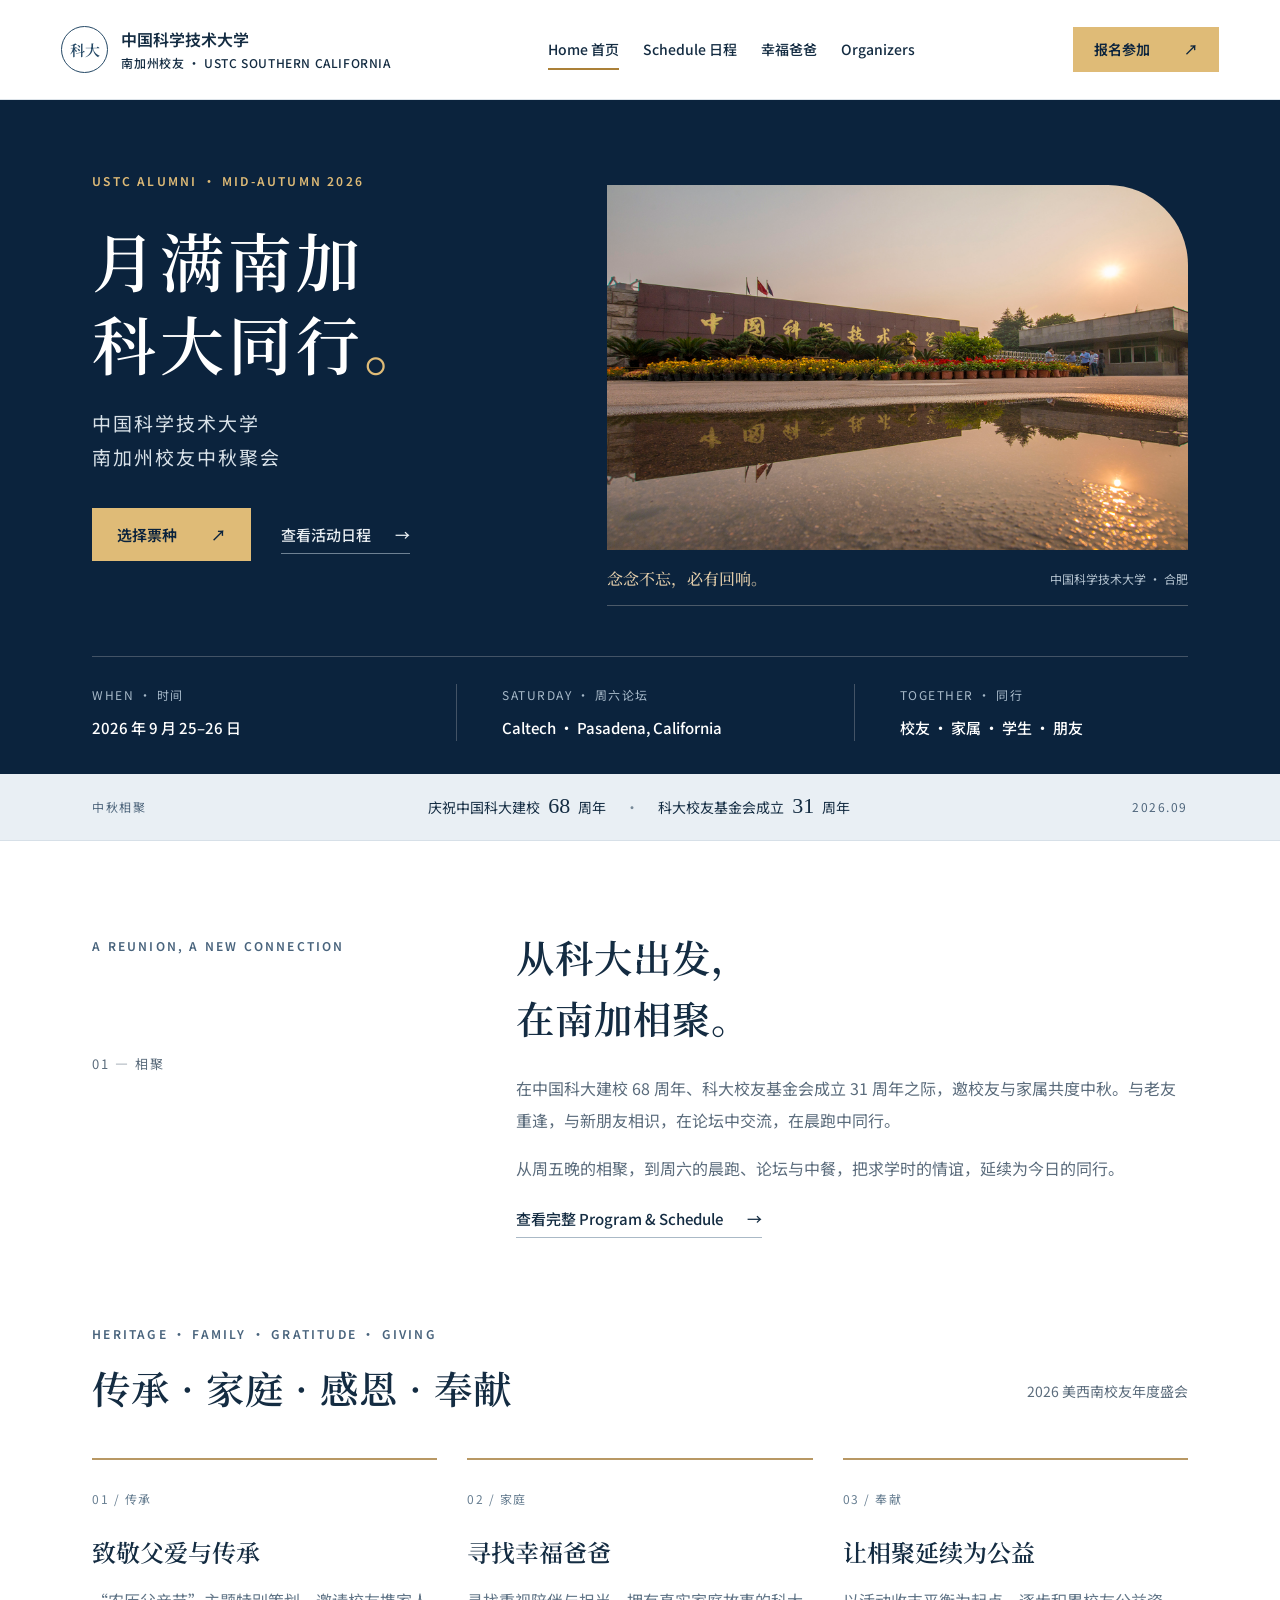
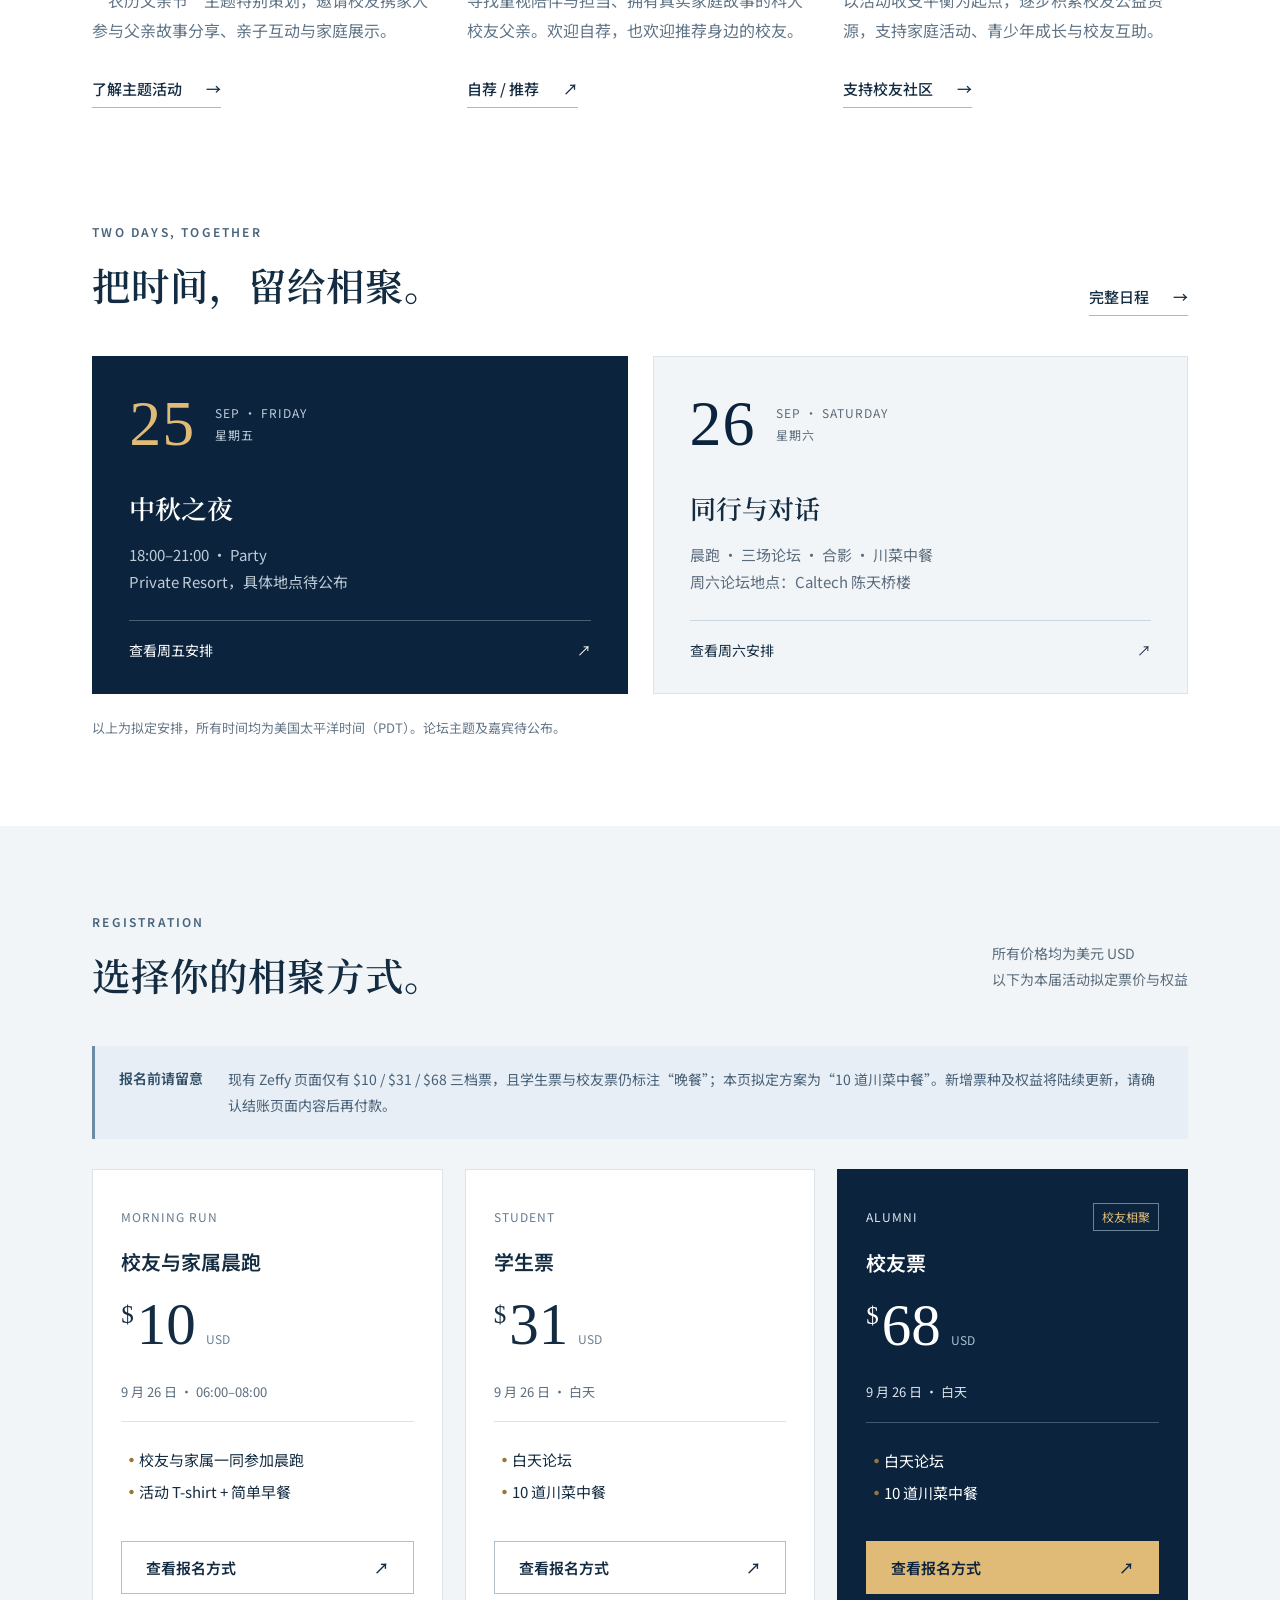
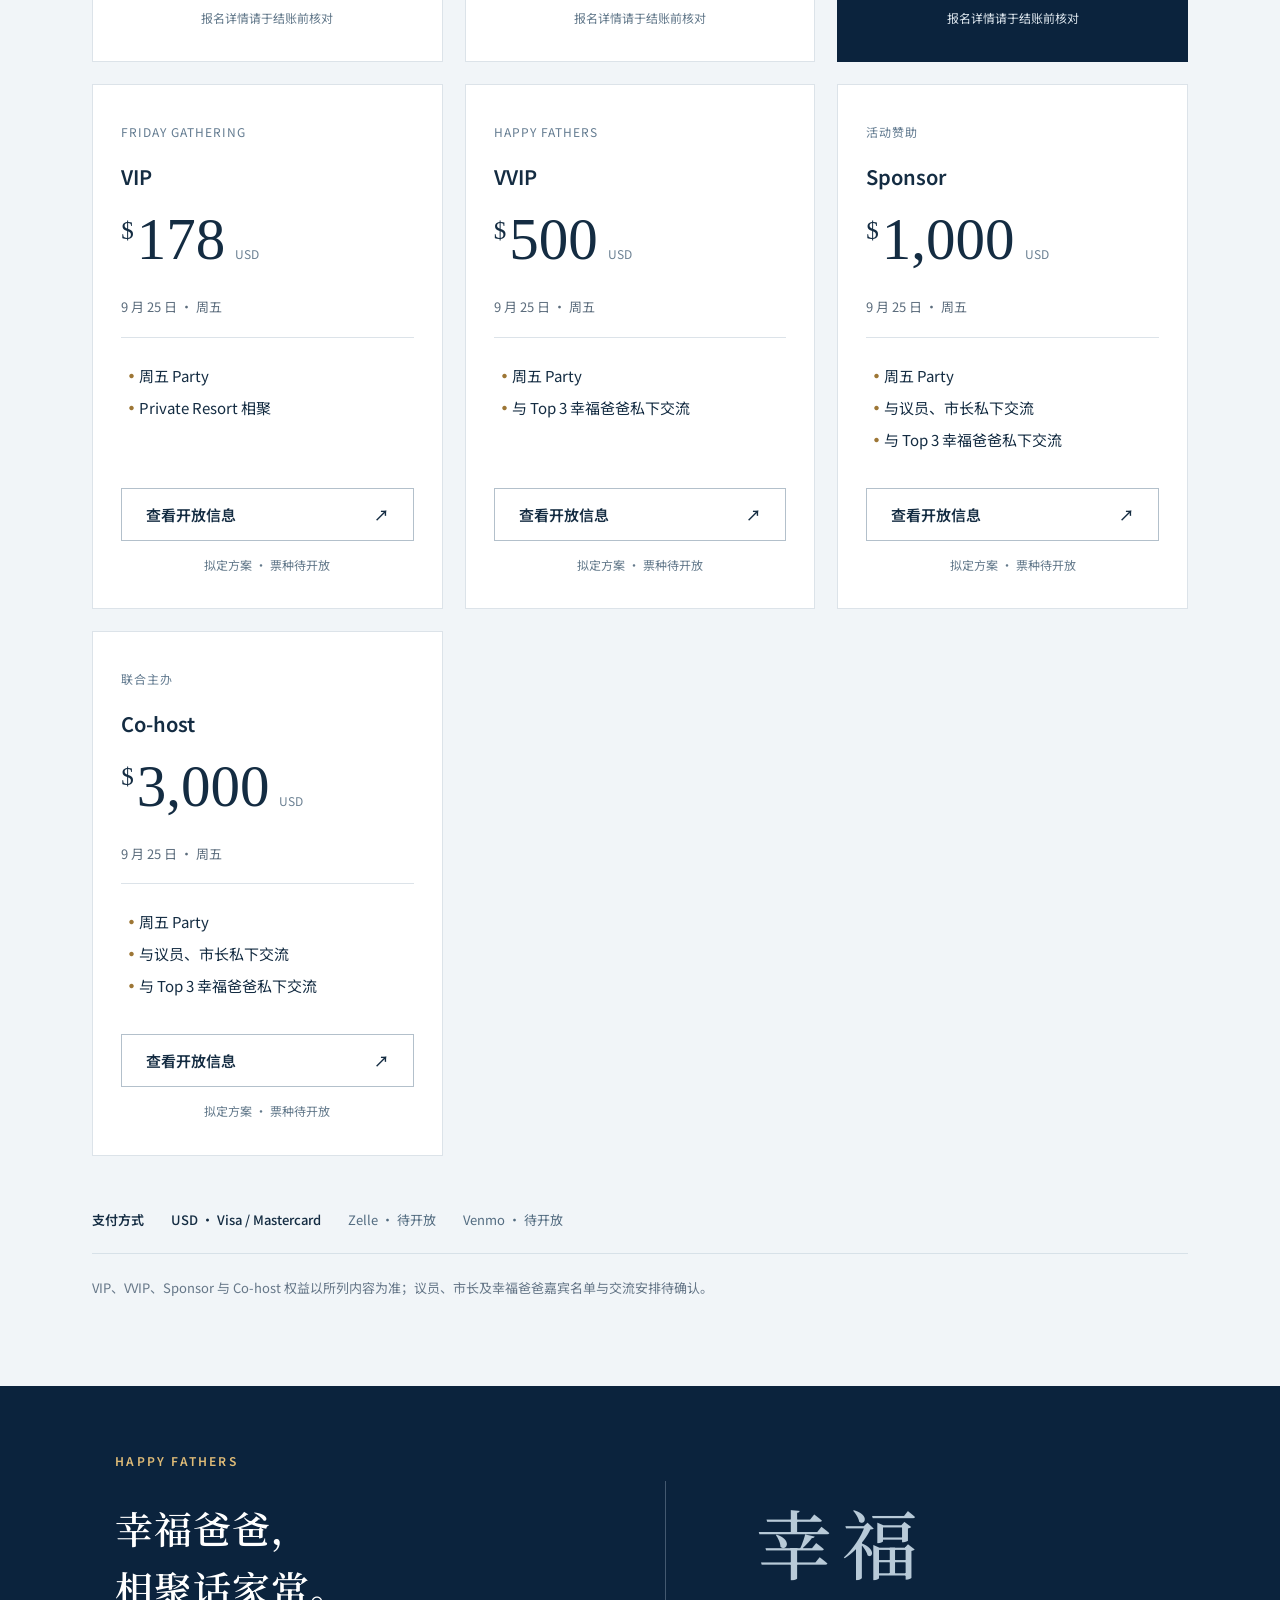
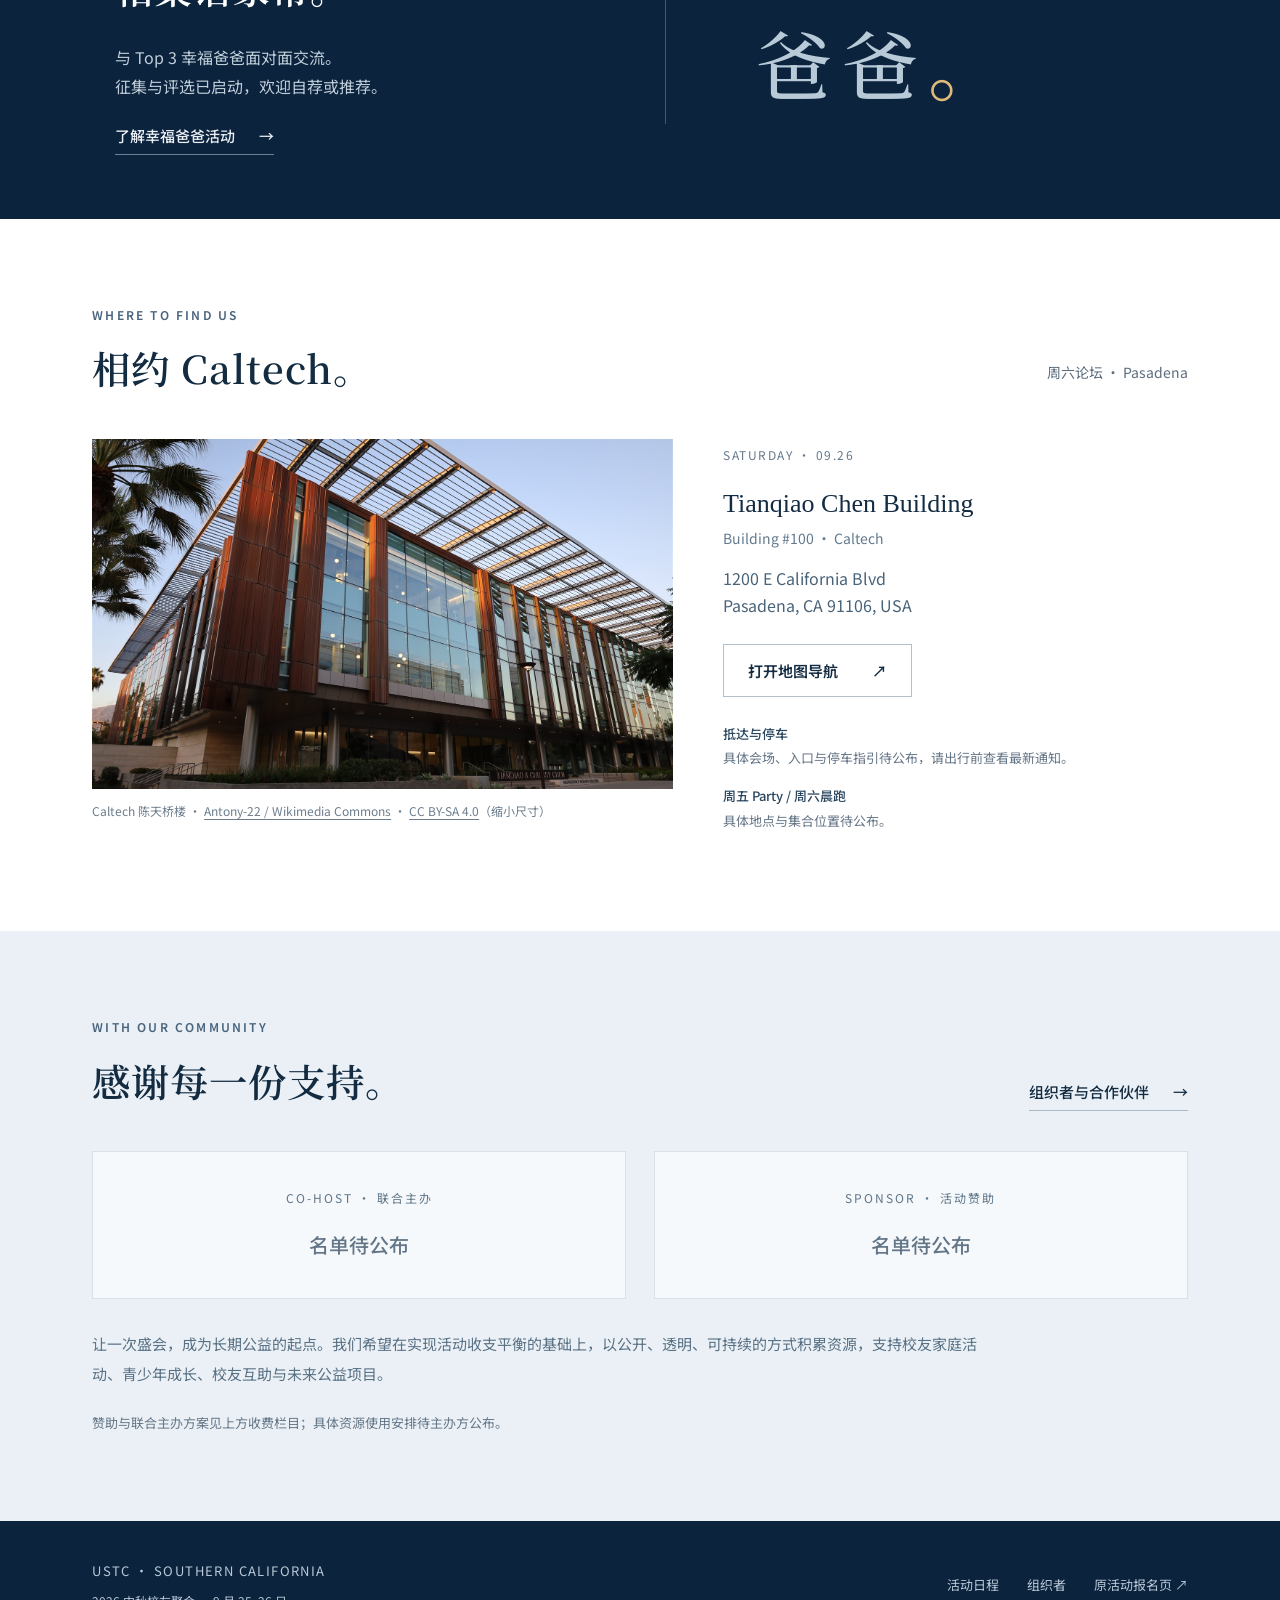
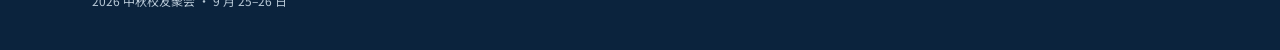
==== index.html @ ea9d2d7b "Publish USTC Mid-Autumn 2026 website" ====
<!doctype html><html lang="zh-CN"><head><meta charset="utf-8"><meta name="viewport" content="width=device-width,initial-scale=1"><meta name="theme-color" content="#0b233d"><title>月满南加 · 科大同行 | 2026 科大南加州中秋聚会</title><meta name="description" content="2026年9月25–26日，科大南加州校友中秋聚会。庆祝科大68周年、USTCAF31周年，共聚Caltech，参加校友论坛、晨跑及幸福爸爸活动。"><link rel="icon" href="data:image/svg+xml,%3Csvg xmlns='http://www.w3.org/2000/svg' viewBox='0 0 32 32'%3E%3Crect width='32' height='32' rx='7' fill='%230b233d'/%3E%3Cpath d='M23 7a11 11 0 1 0 2 17A10 10 0 0 1 23 7' fill='%23dfbb77'/%3E%3C/svg%3E"><link rel="stylesheet" href="styles.css"><link rel="stylesheet" href="responsive.css"><link rel="stylesheet" href="supplement.css"><script src="site.js" defer></script><script id="local-ticket-data" type="application/json">[{"id":"run","name":"校友与家属晨跑","en":"MORNING RUN","price":10,"date":"9 月 26 日 · 06:00–08:00","benefits":["校友与家属一同参加晨跑","活动 T-shirt + 简单早餐"],"existing":true},{"id":"student","name":"学生票","en":"STUDENT","price":31,"date":"9 月 26 日 · 白天","benefits":["白天论坛","10 道川菜中餐"],"existing":true},{"id":"alumni","name":"校友票","en":"ALUMNI","price":68,"date":"9 月 26 日 · 白天","benefits":["白天论坛","10 道川菜中餐"],"existing":true},{"id":"vip","name":"VIP","en":"FRIDAY GATHERING","price":178,"date":"9 月 25 日 · 周五","benefits":["周五 Party","Private Resort 相聚"],"existing":false},{"id":"vvip","name":"VVIP","en":"HAPPY FATHERS","price":500,"date":"9 月 25 日 · 周五","benefits":["周五 Party","与 Top 3 幸福爸爸私下交流"],"existing":false},{"id":"sponsor","name":"Sponsor","en":"活动赞助","price":1000,"date":"9 月 25 日 · 周五","benefits":["周五 Party","与议员、市长私下交流","与 Top 3 幸福爸爸私下交流"],"existing":false},{"id":"cohost","name":"Co-host","en":"联合主办","price":3000,"date":"9 月 25 日 · 周五","benefits":["周五 Party","与议员、市长私下交流","与 Top 3 幸福爸爸私下交流"],"existing":false}]</script></head><body><a class="skip-link" href="#main">跳至正文</a><header class="site-header"><a class="brand" href="index.html"><span class="brand-mark" aria-hidden="true">科大</span><span>中国科学技术大学<span class="brand-sub">南加州校友 · USTC SOUTHERN CALIFORNIA</span></span></a><nav aria-label="主导航"><a href="index.html" class="active" aria-current="page">Home 首页</a><a href="schedule/index.html" >Schedule 日程</a><a href="happy-fathers/index.html" >幸福爸爸</a><a href="organizers/index.html" >Organizers</a></nav><a class="button small gold" href="index.html#tickets">报名参加 <span aria-hidden="true">↗</span></a></header><main id="main"><section class="hero"><div class="hero-copy"><p class="eyebrow">USTC ALUMNI · MID-AUTUMN 2026</p><h1>月满南加<br>科大同行<span class="title-dot">。</span></h1><p class="hero-description">中国科学技术大学<br>南加州校友中秋聚会</p><div class="hero-actions"><a class="button gold" href="#tickets">选择票种 <span aria-hidden="true">↗</span></a><a class="text-link light" href="schedule/index.html">查看活动日程 <span aria-hidden="true">→</span></a></div></div><figure class="hero-photo"><img src="assets/ustc-campus.jpg" alt="夕阳下的中国科学技术大学校门，金色校名倒映在水面上" width="1600" height="900" fetchpriority="high"><figcaption><span>念念不忘，必有回响。</span><small>中国科学技术大学 · 合肥</small></figcaption></figure><div class="hero-facts"><div><span class="fact-label">WHEN · 时间</span><strong>2026 年 9 月 25–26 日</strong></div><div><span class="fact-label">SATURDAY · 周六论坛</span><strong>Caltech · Pasadena, California</strong></div><div><span class="fact-label">TOGETHER · 同行</span><strong>校友 · 家属 · 学生 · 朋友</strong></div></div></section><div class="anniversary-strip"><span>中秋相聚</span><p>庆祝中国科大建校 <strong>68</strong> 周年 <i>·</i> 科大校友基金会成立 <strong>31</strong> 周年</p><span>2026.09</span></div>
<section class="section intro"><div><p class="eyebrow blue">A REUNION, A NEW CONNECTION</p><p class="section-index">01 — 相聚</p></div><div><h2>从科大出发，<br>在南加相聚。</h2><p>在中国科大建校 68 周年、科大校友基金会成立 31 周年之际，邀校友与家属共度中秋。与老友重逢，与新朋友相识，在论坛中交流，在晨跑中同行。</p><p>从周五晚的相聚，到周六的晨跑、论坛与中餐，把求学时的情谊，延续为今日的同行。</p><a class="text-link" href="schedule/index.html">查看完整 Program & Schedule <span aria-hidden="true">→</span></a></div></section>
<section class="section themes"><div class="section-heading"><div><p class="eyebrow blue">HERITAGE · FAMILY · GRATITUDE · GIVING</p><h2>传承 · 家庭 · 感恩 · 奉献</h2></div><p>2026 美西南校友年度盛会</p></div><div class="theme-grid"><article><span>01 / 传承</span><h3>致敬父爱与传承</h3><p>“农历父亲节”主题特别策划，邀请校友携家人参与父亲故事分享、亲子互动与家庭展示。</p><a class="text-link" href="happy-fathers/index.html">了解主题活动 <span aria-hidden="true">→</span></a></article><article><span>02 / 家庭</span><h3>寻找幸福爸爸</h3><p>寻找重视陪伴与担当、拥有真实家庭故事的科大校友父亲。欢迎自荐，也欢迎推荐身边的校友。</p><a class="text-link" href="https://forms.gle/A3JKGY8aooyT62dt6" target="_blank" rel="noopener noreferrer">自荐 / 推荐 <span aria-hidden="true">↗</span></a></article><article><span>03 / 奉献</span><h3>让相聚延续为公益</h3><p>以活动收支平衡为起点，逐步积累校友公益资源，支持家庭活动、青少年成长与校友互助。</p><a class="text-link" href="#sponsors">支持校友社区 <span aria-hidden="true">→</span></a></article></div></section>
<section class="section program-preview"><div class="section-heading"><div><p class="eyebrow blue">TWO DAYS, TOGETHER</p><h2>把时间，留给相聚。</h2></div><a class="text-link" href="schedule/index.html">完整日程 <span aria-hidden="true">→</span></a></div><div class="day-preview-grid"><a class="day-preview friday" href="schedule/index.html#friday"><div><span class="day-number">25</span><span>SEP · FRIDAY<br>星期五</span></div><h3>中秋之夜</h3><p>18:00–21:00 · Party<br>Private Resort，具体地点待公布</p><span class="day-more">查看周五安排 <span>↗</span></span></a><a class="day-preview saturday" href="schedule/index.html#saturday"><div><span class="day-number">26</span><span>SEP · SATURDAY<br>星期六</span></div><h3>同行与对话</h3><p>晨跑 · 三场论坛 · 合影 · 川菜中餐<br>周六论坛地点：Caltech 陈天桥楼</p><span class="day-more">查看周六安排 <span>↗</span></span></a></div><p class="section-note">以上为拟定安排，所有时间均为美国太平洋时间（PDT）。论坛主题及嘉宾待公布。</p></section>
<section class="section tickets" id="tickets"><div class="section-heading"><div><p class="eyebrow blue">REGISTRATION</p><h2>选择你的相聚方式。</h2></div><p>所有价格均为美元 USD<br>以下为本届活动拟定票价与权益</p></div><div class="notice"><span>报名前请留意</span><p>现有 Zeffy 页面仅有 $10 / $31 / $68 三档票，且学生票与校友票仍标注“晚餐”；本页拟定方案为“10 道川菜中餐”。新增票种及权益将陆续更新，请确认结账页面内容后再付款。</p></div><div class="ticket-grid"><article class="ticket-card "><div class="ticket-top"><p>MORNING RUN</p></div><h3 class="ticket-name">校友与家属晨跑</h3><div class="ticket-price"><span>$</span>10<small>USD</small></div><p class="ticket-date">9 月 26 日 · 06:00–08:00</p><ul><li>校友与家属一同参加晨跑</li><li>活动 T-shirt + 简单早餐</li></ul><button class="button outline" data-ticket="run">查看报名方式 <span aria-hidden="true">↗</span></button><p class="ticket-status">报名详情请于结账前核对</p></article><article class="ticket-card "><div class="ticket-top"><p>STUDENT</p></div><h3 class="ticket-name">学生票</h3><div class="ticket-price"><span>$</span>31<small>USD</small></div><p class="ticket-date">9 月 26 日 · 白天</p><ul><li>白天论坛</li><li>10 道川菜中餐</li></ul><button class="button outline" data-ticket="student">查看报名方式 <span aria-hidden="true">↗</span></button><p class="ticket-status">报名详情请于结账前核对</p></article><article class="ticket-card featured"><div class="ticket-top"><p>ALUMNI</p><span class="ticket-badge">校友相聚</span></div><h3 class="ticket-name">校友票</h3><div class="ticket-price"><span>$</span>68<small>USD</small></div><p class="ticket-date">9 月 26 日 · 白天</p><ul><li>白天论坛</li><li>10 道川菜中餐</li></ul><button class="button gold" data-ticket="alumni">查看报名方式 <span aria-hidden="true">↗</span></button><p class="ticket-status">报名详情请于结账前核对</p></article><article class="ticket-card "><div class="ticket-top"><p>FRIDAY GATHERING</p></div><h3 class="ticket-name">VIP</h3><div class="ticket-price"><span>$</span>178<small>USD</small></div><p class="ticket-date">9 月 25 日 · 周五</p><ul><li>周五 Party</li><li>Private Resort 相聚</li></ul><button class="button outline" data-ticket="vip">查看开放信息 <span aria-hidden="true">↗</span></button><p class="ticket-status">拟定方案 · 票种待开放</p></article><article class="ticket-card "><div class="ticket-top"><p>HAPPY FATHERS</p></div><h3 class="ticket-name">VVIP</h3><div class="ticket-price"><span>$</span>500<small>USD</small></div><p class="ticket-date">9 月 25 日 · 周五</p><ul><li>周五 Party</li><li>与 Top 3 幸福爸爸私下交流</li></ul><button class="button outline" data-ticket="vvip">查看开放信息 <span aria-hidden="true">↗</span></button><p class="ticket-status">拟定方案 · 票种待开放</p></article><article class="ticket-card "><div class="ticket-top"><p>活动赞助</p></div><h3 class="ticket-name">Sponsor</h3><div class="ticket-price"><span>$</span>1,000<small>USD</small></div><p class="ticket-date">9 月 25 日 · 周五</p><ul><li>周五 Party</li><li>与议员、市长私下交流</li><li>与 Top 3 幸福爸爸私下交流</li></ul><button class="button outline" data-ticket="sponsor">查看开放信息 <span aria-hidden="true">↗</span></button><p class="ticket-status">拟定方案 · 票种待开放</p></article><article class="ticket-card "><div class="ticket-top"><p>联合主办</p></div><h3 class="ticket-name">Co-host</h3><div class="ticket-price"><span>$</span>3,000<small>USD</small></div><p class="ticket-date">9 月 25 日 · 周五</p><ul><li>周五 Party</li><li>与议员、市长私下交流</li><li>与 Top 3 幸福爸爸私下交流</li></ul><button class="button outline" data-ticket="cohost">查看开放信息 <span aria-hidden="true">↗</span></button><p class="ticket-status">拟定方案 · 票种待开放</p></article></div><div class="payment-strip"><span>支付方式</span><strong>USD · Visa / Mastercard</strong><span>Zelle · 待开放</span><span>Venmo · 待开放</span></div><p class="section-note">VIP、VVIP、Sponsor 与 Co-host 权益以所列内容为准；议员、市长及幸福爸爸嘉宾名单与交流安排待确认。</p></section>
<section class="father-banner"><div><p class="eyebrow">HAPPY FATHERS</p><h2>幸福爸爸，<br>相聚话家常。</h2><p>与 Top 3 幸福爸爸面对面交流。<br>征集与评选已启动，欢迎自荐或推荐。</p><a class="text-link light" href="happy-fathers/index.html">了解幸福爸爸活动 <span aria-hidden="true">→</span></a></div><div class="father-type" aria-hidden="true"><span>幸福</span><span>爸爸<span class="gold-dot">。</span></span></div></section>
<section class="section venue" id="venue"><div class="section-heading"><div><p class="eyebrow blue">WHERE TO FIND US</p><h2>相约 Caltech。</h2></div><p>周六论坛 · Pasadena</p></div><div class="venue-grid"><figure><img src="assets/chen-laboratory.jpg" alt="加州理工学院 Tianqiao and Chrissy Chen Neuroscience Research Building 外观" width="1600" height="1067" loading="lazy"><figcaption>Caltech 陈天桥楼 · <a href="https://commons.wikimedia.org/wiki/File:Chen_Laboratory_Caltech_2022c.jpg" target="_blank" rel="noopener noreferrer">Antony-22 / Wikimedia Commons</a> · <a href="https://creativecommons.org/licenses/by-sa/4.0/" target="_blank" rel="noopener noreferrer">CC BY-SA 4.0</a>（缩小尺寸）</figcaption></figure><div class="venue-copy"><span class="venue-tag">SATURDAY · 09.26</span><h3>Tianqiao Chen Building</h3><p class="building-number">Building #100 · Caltech</p><address>1200 E California Blvd<br>Pasadena, CA 91106, USA</address><a class="button outline" href="https://www.google.com/maps/search/?api=1&query=Caltech+Tianqiao+Chen+Neuroscience+Research+Building+Pasadena" target="_blank" rel="noopener noreferrer">打开地图导航 <span>↗</span></a><div class="venue-note"><p><strong>抵达与停车</strong><br>具体会场、入口与停车指引待公布，请出行前查看最新通知。</p><p><strong>周五 Party / 周六晨跑</strong><br>具体地点与集合位置待公布。</p></div></div></div></section>
<section class="section sponsors" id="sponsors"><div class="section-heading"><div><p class="eyebrow blue">WITH OUR COMMUNITY</p><h2>感谢每一份支持。</h2></div><a class="text-link" href="organizers/index.html">组织者与合作伙伴 <span aria-hidden="true">→</span></a></div><div class="sponsor-slots"><div class="sponsor-slot"><span>CO-HOST · 联合主办</span><strong>名单待公布</strong></div><div class="sponsor-slot"><span>SPONSOR · 活动赞助</span><strong>名单待公布</strong></div></div><p class="sponsor-purpose">让一次盛会，成为长期公益的起点。我们希望在实现活动收支平衡的基础上，以公开、透明、可持续的方式积累资源，支持校友家庭活动、青少年成长、校友互助与未来公益项目。</p><p class="section-note">赞助与联合主办方案见上方收费栏目；具体资源使用安排待主办方公布。</p></section></main><footer><div><span>USTC · SOUTHERN CALIFORNIA</span><p>2026 中秋校友聚会 · 9 月 25–26 日</p></div><div class="footer-links"><a href="schedule/index.html">活动日程</a><a href="organizers/index.html">组织者</a><a href="https://www.zeffy.com/en-US/ticketing/ustcaf2026" target="_blank" rel="noopener noreferrer">原活动报名页 ↗</a></div></footer><dialog id="payment-dialog" aria-labelledby="payment-title"><div class="dialog-header"><p class="eyebrow blue">REGISTRATION · USD</p><button type="button" class="close-dialog" aria-label="关闭报名窗口">×</button></div><h2 id="payment-title">报名方式</h2><p id="payment-selection" class="payment-selection"></p><p id="payment-description"></p><div class="payment-method"><div><strong>银行卡 · Visa / Mastercard</strong><p>通过 Zeffy 使用美元结账</p></div><a id="zeffy-pay" class="button gold" href="https://www.zeffy.com/en-US/ticketing/ustcaf2026" target="_blank" rel="noopener noreferrer">查看并核对票种 ↗</a><p id="zeffy-pending" class="pending-method" hidden>此票种尚未在 Zeffy 上架，报名开放后更新。</p></div><div class="payment-method"><strong>Zelle</strong><p>收款信息待公布，暂未开放。</p></div><div class="payment-method"><strong>Venmo</strong><p>收款信息待公布，暂未开放。</p></div><p class="dialog-note">Zelle 和 Venmo 将由主办方另行提供，不通过 Zeffy 收款。请勿向未经确认的账户付款。</p></dialog></body></html>
---- styles.css ----
@import url('https://fonts.googleapis.com/css2?family=Noto+Sans+SC:wght@400;500;600;700&family=Noto+Serif+SC:wght@500;600;700&display=swap');
:root{--navy:#0b233d;--navy-light:#193b59;--gold:#dfbb77;--paper:#f7f9fb;--ink:#142c42;--muted:#5b6c7c;--line:#dce3e9;--serif:'Noto Serif SC','Songti SC',serif;--sans:'Noto Sans SC','Microsoft YaHei',sans-serif;color-scheme:light}*{box-sizing:border-box}html{scroll-behavior:smooth;scroll-padding-top:110px}body{margin:0;background:var(--paper);color:var(--ink);font:16px/1.8 var(--sans)}a{color:inherit;text-decoration:none}button,input,select{font:inherit}a:focus-visible,button:focus-visible{outline:3px solid #b67824;outline-offset:5px}button,a{-webkit-tap-highlight-color:transparent}.site-header{display:flex;align-items:center;justify-content:space-between;gap:30px;min-height:100px;padding:20px 4.8%;background:#fff;border-bottom:1px solid var(--line)}.brand{display:flex;align-items:center;gap:13px;font-weight:600;line-height:1.5;font-size:17px}.brand-mark{display:grid;place-items:center;border:1px solid #254966;border-radius:50%;width:47px;height:47px;color:#254966;font:600 15px var(--serif)}.brand-sub{display:block;font-size:10px;letter-spacing:1px;font-weight:500;margin-top:3px}.site-header nav{display:flex;gap:30px;align-items:center;font-size:14px;font-weight:500}.site-header nav a{padding:8px 0;position:relative}.site-header nav a.active:after{content:'';height:2px;position:absolute;bottom:0;left:0;right:0;background:#ab8038}.button{display:inline-flex;align-items:center;justify-content:space-between;gap:34px;min-height:50px;padding:12px 24px;border:1px solid transparent;font-size:15px;font-weight:600;cursor:pointer;transition:background .2s,transform .2s}.button:hover{transform:translateY(-2px)}.button.gold{background:var(--gold);color:var(--navy)}.button.gold:hover{background:#eccc93}.button.small{min-height:44px;padding:9px 20px;font-size:14px}.button.outline{border-color:#b3c0cb;color:var(--ink);background:transparent}.button.outline:hover{background:#edf2f6}.hero{background:var(--navy);color:#fff;display:grid;grid-template-columns:1fr 1fr;position:relative;padding:80px 7.2% 0;overflow:hidden}.hero-copy{padding:0 0 65px;position:relative;z-index:1}.eyebrow{font-size:12px;font-weight:600;letter-spacing:2.2px;color:var(--gold);margin:0 0 26px}.eyebrow.blue{color:#49647d}h1,h2,h3,p{margin-top:0}h1{font:600 clamp(48px,5vw,76px)/1.3 var(--serif);letter-spacing:4px;margin-bottom:22px}.title-dot{color:var(--gold)}.hero-description{color:#d9e2e9;font-size:19px;line-height:1.8;letter-spacing:2px}.hero-actions{display:flex;align-items:center;gap:30px;margin-top:34px}.text-link{display:inline-flex;align-items:center;gap:24px;font-size:15px;font-weight:500;border-bottom:1px solid #aab9c6;padding:5px 0}.text-link.light{color:#e9eef2;border-color:#6e8193}.hero-visual{display:flex;justify-content:center;flex-direction:column;align-items:flex-end;padding:30px;color:var(--gold)}.hero-year{font-family:Georgia,serif;font-size:clamp(90px,11vw,180px);line-height:1}.hero-date-display{font-size:25px;letter-spacing:3px;margin:28px 0 10px}.hero-date-display span{opacity:.4}.hero-facts{grid-column:1/-1;display:grid;grid-template-columns:1fr 1.1fr 1fr;border-top:1px solid #435366;padding:27px 0 33px;gap:30px;position:relative;z-index:1}.hero-facts>div+div{border-left:1px solid #435366;padding-left:45px}.fact-label{display:block;font-size:11px;letter-spacing:1.5px;color:#a7b9c9;margin-bottom:7px}.hero-facts strong{font-size:16px;font-weight:500}.section{padding:85px 7.2%;scroll-margin-top:20px}.intro{display:grid;grid-template-columns:1fr 2fr;gap:8%;background:#fff}.intro .eyebrow{padding-top:9px}.intro>div{max-width:760px}h2{font:600 clamp(28px,3vw,40px)/1.6 var(--serif);letter-spacing:1px;margin-bottom:24px}.intro p:not(.eyebrow){color:var(--muted);line-height:2}.section-heading{display:flex;justify-content:space-between;gap:40px;align-items:flex-end;margin-bottom:40px}.section-heading .eyebrow{margin-bottom:12px}.section-heading h2{margin:0}.section-heading>p{font-size:14px;color:var(--muted)}.ticket-grid{display:grid;grid-template-columns:repeat(3,1fr);gap:22px}.ticket-card{padding:33px 28px;border:1px solid var(--line);background:#fff;display:flex;flex-direction:column;align-items:stretch}.ticket-card>p:first-child{font-size:13px;letter-spacing:1px}.ticket-card h3{font:400 64px/1.2 Georgia,serif;margin:12px 0 24px}.ticket-card h3 span{font-size:25px;vertical-align:super;margin-right:5px}.ticket-card>p{color:var(--muted);font-size:15px}.ticket-card .button{margin-top:auto}.ticket-card.featured{background:var(--navy);color:#fff;border-color:var(--navy)}.ticket-card.featured p{color:#dce5ed}footer{padding:38px 7.2%;background:var(--navy);color:#b8c8d6;display:flex;justify-content:space-between;align-items:center;gap:25px;font-size:13px}footer span{letter-spacing:1.4px}footer p{margin:0}@media(max-width:1100px){.site-header{gap:15px;padding:20px 4%}.site-header nav{gap:18px;font-size:13px}.brand{font-size:15px}.brand-sub{font-size:9px}.hero{padding-left:6%;padding-right:6%}.hero-visual{padding:0}.hero-facts>div+div{padding-left:24px}}@media(max-width:760px){.site-header{flex-wrap:wrap;padding:16px 5%;gap:15px}.brand{font-size:15px}.brand-sub{font-size:9px}.brand-mark{width:40px;height:40px}.site-header nav{order:3;width:100%;justify-content:space-between;gap:10px;border-top:1px solid var(--line);padding-top:10px}.site-header .button{padding:8px 12px;gap:10px;font-size:13px}.hero{grid-template-columns:1fr;padding:48px 6% 0}.hero-copy{padding-bottom:42px}h1{font-size:48px}.hero-description{font-size:17px}.hero-visual{align-items:flex-start;padding:5px 0 38px}.hero-year{font-size:80px}.hero-date-display{font-size:20px;margin-top:14px}.hero-facts{grid-template-columns:1fr;gap:20px;padding:25px 0}.hero-facts>div+div{border-left:0;padding-left:0}.hero-actions{gap:22px}.hero-actions .button{gap:24px}.section{padding:54px 6%}.intro{grid-template-columns:1fr;gap:5px}.intro .eyebrow{margin-bottom:18px}.section-heading{display:block;margin-bottom:28px}.section-heading>p{margin:12px 0 0}.ticket-grid{grid-template-columns:1fr}.ticket-card{padding:28px}.ticket-card h3{font-size:54px}footer{flex-direction:column;align-items:flex-start;padding:30px 6%;gap:10px}.eyebrow{font-size:11px}}@media(prefers-reduced-motion:reduce){html{scroll-behavior:auto}*{transition:none!important}}
/* Content layouts and final responsive treatment. */
[hidden]{display:none!important}.skip-link{position:absolute;top:-70px;left:20px;background:#fff;color:var(--navy);padding:12px;z-index:100}.skip-link:focus{top:10px}.brand-sub{font-size:12px;letter-spacing:.6px}.brand{font-size:16px}.site-header nav{gap:24px}.eyebrow,.fact-label{font-size:12px}.hero{grid-template-columns:.9fr 1.1fr;gap:0 40px;padding-top:70px}.hero-copy{padding-bottom:55px}.hero-photo{margin:15px 0 50px;align-self:center;position:relative}.hero-photo img{width:100%;height:365px;display:block;object-fit:cover;object-position:48% 50%;border-radius:0 80px 0 0}.hero-photo figcaption{display:flex;justify-content:space-between;gap:20px;align-items:center;padding:17px 0 0;border-bottom:1px solid #4c5a69;padding-bottom:15px;color:#e1ccaa;font:500 16px var(--serif)}.hero-photo small{font:12px var(--sans);color:#b3c2cf}.hero-facts strong{font-size:15px}.anniversary-strip{padding:19px 7.2%;display:flex;justify-content:space-between;gap:20px;background:#e9eff4;border-bottom:1px solid #d7e0e8;align-items:center}.anniversary-strip>span{font-size:12px;letter-spacing:1.5px;color:#50677d}.anniversary-strip p{margin:0;font-size:14px}.anniversary-strip strong{font:500 22px Georgia,serif;margin:0 5px}.anniversary-strip i{font-style:normal;margin:0 16px;color:#778998}.section-index{font-size:13px;color:#8d9caa;letter-spacing:2px;margin-top:95px}.intro>div:first-child{max-width:320px}.program-preview{padding-top:0;background:#fff}.day-preview-grid{display:grid;grid-template-columns:1fr 1fr;gap:25px}.day-preview{border:1px solid var(--line);padding:30px 36px;background:#f2f5f8;transition:border-color .2s}.day-preview:hover{border-color:#9aadbd}.day-preview>div{display:flex;align-items:center;gap:20px;font-size:12px;line-height:1.8;letter-spacing:1px;color:#5a6c7c}.day-number{font:400 64px Georgia,serif;color:var(--navy)}.day-preview h3{font:600 26px var(--serif);margin:28px 0 15px}.day-preview p{font-size:15px;color:var(--muted)}.day-more{display:flex;justify-content:space-between;border-top:1px solid #ccd6df;padding-top:17px;margin-top:25px;font-size:14px}.friday{background:var(--navy);color:#fff;border-color:var(--navy)}.friday .day-number{color:var(--gold)}.friday>div,.friday p{color:#bfcdd9}.friday .day-more{border-color:#496073}.section-note{font-size:13px;color:#657687;margin:22px 0 0;line-height:1.9}.tickets{background:#f1f5f8}.notice{background:#e7eef5;border-left:3px solid #6e8ba5;display:flex;gap:25px;padding:20px 24px;margin-bottom:30px}.notice>span{white-space:nowrap;font-size:14px;font-weight:600;color:#304e68}.notice p{font-size:14px;color:#476077;margin:0;line-height:1.9}.ticket-grid{grid-template-columns:repeat(3,minmax(0,1fr))}.ticket-top{display:flex;justify-content:space-between;gap:8px;align-items:center;min-height:27px}.ticket-top p{font-size:12px;letter-spacing:1px;margin:0;color:#647c91}.ticket-badge{font-size:12px;border:1px solid #6b8397;padding:2px 8px;color:var(--gold)}.ticket-card .ticket-name{font:600 20px/1.5 var(--sans);margin:17px 0 12px}.ticket-price{font:400 59px/1.2 Georgia,serif;margin-bottom:20px}.ticket-price>span{font-size:25px;vertical-align:super;margin-right:3px}.ticket-price small{font:12px var(--sans);margin-left:10px;color:#6c8193}.featured .ticket-price small{color:#abc0d1}.ticket-card .ticket-date{font-size:13px;margin-bottom:19px;padding-bottom:18px;border-bottom:1px solid var(--line)}.ticket-card ul{list-style:none;padding:0;margin:0 0 30px;min-height:65px;font-size:15px}.ticket-card li{margin:5px 0;padding-left:18px;position:relative}.ticket-card li:before{content:'·';position:absolute;left:0;font-size:21px;line-height:1.3;color:#9d7635}.ticket-card .ticket-status{font-size:12px;margin:13px 0 0;text-align:center;color:#63798b}.featured .ticket-status{color:#b4c5d2}.featured .ticket-date{border-color:#40586e}.payment-strip{display:flex;gap:27px;align-items:center;flex-wrap:wrap;font-size:13px;margin-top:30px;padding:22px 0;border-bottom:1px solid #d7e1e8;color:#536c80}.payment-strip>span:first-child{font-weight:600;color:var(--ink)}.payment-strip strong{font-weight:500;color:var(--ink)}.father-banner{padding:64px 9%;display:grid;grid-template-columns:1fr 1fr;align-items:center;background:var(--navy);color:#fff;gap:50px}.father-banner h2{font-size:38px;line-height:1.6}.father-banner p:not(.eyebrow){color:#c0ced9;font-size:16px}.father-type{border-left:1px solid #445970;padding-left:90px;display:flex;flex-direction:column;font:500 76px/1.6 var(--serif);letter-spacing:10px;color:#b8cad8}.gold-dot{color:var(--gold)}.venue{background:#fff}.venue-grid{display:grid;grid-template-columns:1.25fr 1fr;gap:50px}.venue figure{margin:0}.venue img{display:block;width:100%;height:350px;object-fit:cover}.venue figcaption{font-size:12px;line-height:1.7;color:#6c7d8d;margin-top:12px}.venue figcaption a,.credits a{text-decoration:underline;text-underline-offset:3px}.venue-tag{font-size:12px;letter-spacing:1.5px;color:#657a8c}.venue h3{font:500 26px/1.4 Georgia,serif;margin:18px 0 4px}.building-number{font-size:14px;color:#61798d}.venue address{font-style:normal;font-size:16px;line-height:1.7;margin-bottom:24px;color:#496379}.venue-note{margin-top:25px}.venue-note p{font-size:13px;line-height:1.9;margin-bottom:13px;color:#657687}.venue-note strong{font-weight:500;color:#29465f}.sponsors{background:#eaf0f5}.sponsor-slots{display:grid;grid-template-columns:1fr 1fr;gap:28px}.sponsor-slot{padding:35px;background:#f6f9fc;border:1px solid #d8e1e9;text-align:center}.sponsor-slot span{display:block;color:#5e7689;font-size:12px;letter-spacing:2px;margin-bottom:18px}.sponsor-slot strong{font-size:20px;font-weight:500;color:#637687}footer p{margin-top:8px;font-size:12px}.footer-links{display:flex;gap:28px}.subhero{padding:65px 7.2% 60px;background:var(--navy);color:#fff;display:flex;justify-content:space-between;gap:40px;align-items:center}.subhero h1{font-size:44px;letter-spacing:2px;line-height:1.65;margin-bottom:20px}.subhero p:not(.eyebrow){font-size:16px;line-height:1.9;color:#b9cbd9;margin-bottom:0}.subhero .timezone{font-size:13px!important;padding-top:12px}.subhero-date{font:16px/1.3 Georgia,serif;letter-spacing:4px;color:var(--gold);text-align:right}.subhero-date strong{font-size:72px;font-weight:400;letter-spacing:-1px}.schedule-layout{display:grid;grid-template-columns:210px 1fr;gap:60px;background:#fff}.schedule-aside{align-self:start;position:sticky;top:35px}.schedule-aside>a{display:block;margin:20px 0;font-size:14px}.schedule-aside>p:not(.eyebrow){font-size:13px;color:#657b8b;margin-top:30px}.schedule-aside .text-link{display:inline-flex}.schedule-day{scroll-margin-top:30px;margin-bottom:60px}.day-heading{display:flex;align-items:center;gap:25px;margin-bottom:25px}.day-heading>span{font:400 64px/1 Georgia,serif;color:#a47a38}.day-heading p{font-size:12px;letter-spacing:2px;color:#678195;margin-bottom:4px}.day-heading h2{font-size:28px;margin:0}.schedule-day ul{list-style:none;padding:0;margin:0;border-top:2px solid #1e3e57}.schedule-row{display:grid;grid-template-columns:150px 1fr auto;gap:20px;align-items:start;border-bottom:1px solid #d8e2e9;padding:25px 0}.schedule-time{font-size:15px;white-space:nowrap;color:#48647b}.schedule-row h3{font-size:17px;font-weight:500;margin-bottom:5px}.schedule-row p{font-size:14px;line-height:1.8;margin:0;color:#687d8d}.status-tag{display:inline-block;font-size:12px;line-height:1.5;padding:5px 10px;background:#e8eef3;color:#527086;white-space:nowrap}.schedule-note{display:block}.schedule-note p{margin-top:10px}.father-intro{display:grid;grid-template-columns:.8fr 1.2fr;align-items:center;gap:9%;background:#fff}.father-intro>div>p:not(.eyebrow){color:#5d7487}.father-number{border-right:1px solid #d9e2e9;text-align:center;padding:0 40px 0 0;color:#a07a39}.father-number>span{font:20px Georgia,serif;letter-spacing:8px}.father-number strong{display:block;font:400 190px/1 Georgia,serif}.father-number p{font:500 24px var(--serif);letter-spacing:8px;color:var(--navy)!important;margin:20px 0 0}.guest-section{background:#eaf0f5}.guest-list{display:grid;grid-template-columns:repeat(3,1fr);gap:30px}.guest-list>div{padding:25px 0;border-top:1px solid #9fabb5}.guest-list span{font:400 24px Georgia,serif;color:#71879a}.guest-list h3{font:500 25px var(--serif);margin:35px 0 12px}.guest-list p{font-size:13px;color:#61788b}.organizers-body{background:#fff}.organizer-row{display:grid;grid-template-columns:1fr 1.5fr;gap:70px;border-bottom:1px solid var(--line);padding:45px 0}.organizer-row:first-child{padding-top:0}.organizer-row h2{font-size:30px;margin:0}.organizer-row h3{font-size:20px;font-weight:500;margin:16px 0}.organizer-row p:not(.eyebrow){font-size:16px;color:#5c7385}.credits{padding-top:30px;padding-bottom:30px}.credits .eyebrow{margin-bottom:10px}.credits p:not(.eyebrow){font-size:12px;color:#6b7f8f;margin:0}dialog{width:min(590px,calc(100% - 32px));max-height:88dvh;padding:30px;border:0;box-shadow:0 20px 100px #03142555;color:var(--ink);background:#fff}dialog::backdrop{background:#03172bb3;backdrop-filter:blur(4px)}.dialog-header{display:flex;justify-content:space-between;align-items:start}.dialog-header .eyebrow{margin-bottom:10px}.close-dialog{border:0;background:#edf2f6;color:#365268;font:26px/1 var(--sans);width:36px;height:36px;cursor:pointer}.dialog-header+h2{font-size:27px;margin-bottom:12px}.payment-selection{font-size:20px;font-weight:500;margin-bottom:12px}#payment-description{font-size:14px;color:#5a7184;line-height:1.8}.payment-method{border-top:1px solid var(--line);padding:18px 0 5px}.payment-method strong{font-size:15px;font-weight:600}.payment-method p{font-size:14px;line-height:1.8;color:#607589;margin:5px 0 12px}.payment-method .button{margin:4px 0 12px;font-size:14px}.dialog-note{font-size:12px;color:#718492;line-height:1.8;margin:12px 0 0}button:disabled{opacity:.6;cursor:wait}@media(min-width:1450px){.hero-photo img{height:410px}.hero{padding-top:90px}.hero-copy{padding-bottom:80px}}@media(max-width:1200px){.brand-sub{font-size:10px}.site-header nav{gap:18px}.hero{gap:25px}.hero-photo img{height:340px}.hero-photo figcaption{display:block}.hero-photo small{display:block;margin-top:7px}.father-type{padding-left:60px}.schedule-layout{gap:40px;grid-template-columns:170px 1fr}.schedule-row{grid-template-columns:125px 1fr auto}.venue-grid{gap:35px}.ticket-card{padding:28px 23px}.ticket-price{font-size:52px}}@media(max-width:950px){.hero{grid-template-columns:1fr 1fr;gap:30px}.hero h1{font-size:50px}.hero-actions{gap:18px;flex-wrap:wrap}.hero-photo img{height:330px}.hero-facts>div+div{padding-left:17px}.hero-facts{gap:15px}.hero-facts strong{font-size:13px}.brand{font-size:14px}.brand-sub{font-size:9px}.site-header nav{gap:14px}.site-header .button.small{padding:9px 12px}.ticket-grid{grid-template-columns:repeat(2,minmax(0,1fr))}.venue-grid{grid-template-columns:1fr 1fr}.venue img{height:310px}.schedule-row{grid-template-columns:115px 1fr;gap:13px}.schedule-row .status-tag{grid-column:2;justify-self:start}.father-type{font-size:60px;padding-left:40px}.subhero h1{font-size:38px}}@media(max-width:760px){.brand-sub{font-size:10px}.brand{font-size:14px}.site-header nav{gap:12px;font-size:13px}.site-header .button.small{font-size:12px}.hero{grid-template-columns:1fr;padding-top:42px;gap:0}.hero h1{font-size:49px;letter-spacing:3px}.hero-copy{padding-bottom:37px}.hero-photo{margin:0 0 32px}.hero-photo img{height:auto;aspect-ratio:1.55;object-fit:cover;border-radius:0 54px 0 0}.hero-photo figcaption{display:flex;font-size:13px}.hero-photo small{font-size:12px;margin:0}.hero-facts{grid-template-columns:1fr;gap:18px}.hero-facts strong{font-size:15px}.hero-facts>div+div{padding-left:0}.hero-facts>div{display:grid;grid-template-columns:140px 1fr;gap:15px;align-items:center}.fact-label{font-size:11px;margin:0}.anniversary-strip{padding:17px 6%}.anniversary-strip>span{display:none}.anniversary-strip p{font-size:12px;line-height:1.9}.anniversary-strip i{margin:0 5px}.anniversary-strip strong{font-size:19px}.intro{gap:10px}.section-index{display:none}.intro h2{font-size:29px}.eyebrow{font-size:12px;letter-spacing:1.4px}.day-preview-grid{grid-template-columns:1fr}.day-preview{padding:26px}.day-preview h3{font-size:25px;margin-top:20px}.section-heading h2{font-size:29px}.section-heading>.text-link{margin-top:15px}.section-note{font-size:12px}.notice{display:block;padding:18px}.notice p{font-size:13px;margin-top:8px}.ticket-grid{grid-template-columns:1fr}.ticket-card{padding:27px}.ticket-price{font-size:60px}.ticket-card ul{min-height:0}.ticket-card .ticket-name{font-size:21px}.ticket-card .ticket-status{font-size:12px}.payment-strip{gap:12px 23px;font-size:12px}.father-banner{padding:45px 6%;grid-template-columns:1fr;gap:25px}.father-banner h2{font-size:32px}.father-type{display:none}.venue-grid{grid-template-columns:1fr;gap:25px}.venue img{height:auto;aspect-ratio:1.5}.venue h3{font-size:25px}.venue figcaption{font-size:12px}.venue .section-heading>p{font-size:14px}.sponsor-slots{grid-template-columns:1fr;gap:15px}.sponsor-slot{padding:27px}.sponsor-slot strong{font-size:18px}.footer-links{gap:22px;font-size:12px;flex-wrap:wrap}.subhero{padding:40px 6%;gap:10px}.subhero h1{font-size:31px;line-height:1.7;letter-spacing:1px}.subhero p:not(.eyebrow){font-size:14px}.subhero-date{display:none}.schedule-layout{display:block}.schedule-aside{position:static;display:flex;gap:10px 22px;flex-wrap:wrap;border-bottom:1px solid var(--line);padding-bottom:20px;margin-bottom:40px}.schedule-aside>p{display:none}.schedule-aside>a{font-size:13px;margin:0}.schedule-day{margin-bottom:45px}.day-heading{gap:18px}.day-heading>span{font-size:55px}.day-heading h2{font-size:23px}.day-heading p{font-size:11px}.schedule-row{grid-template-columns:1fr;gap:9px;padding:22px 0}.schedule-time{font-size:13px;color:#8b682b}.schedule-row h3{font-size:17px}.schedule-row .status-tag{grid-column:1}.schedule-row p{font-size:14px}.father-intro{grid-template-columns:1fr;gap:35px}.father-number{border-right:0;border-bottom:1px solid var(--line);padding:0 0 30px}.father-number strong{font-size:115px;display:inline-block;margin:0 20px}.father-number p{font-size:22px;display:inline-block;letter-spacing:4px}.father-number>span{font-size:14px;letter-spacing:3px}.father-intro h2{font-size:28px}.guest-list{grid-template-columns:1fr;gap:5px}.guest-list>div{padding:22px 0;display:grid;grid-template-columns:40px 1fr;gap:8px 20px}.guest-list h3{font-size:21px;margin:0}.guest-list p{grid-column:2;margin:0}.organizer-row{grid-template-columns:1fr;gap:10px;padding:30px 0}.organizer-row h2{font-size:25px;margin-bottom:15px}.organizer-row .eyebrow{margin-bottom:10px}.organizer-row h3{font-size:18px}.organizer-row p:not(.eyebrow){font-size:15px}.credits{padding-top:25px;padding-bottom:25px}dialog{padding:24px}.payment-selection{font-size:18px}.close-dialog{min-width:38px;min-height:38px}}@media(max-width:380px){.brand-sub{font-size:9px}.brand-mark{width:35px;height:35px}.brand{gap:8px;font-size:13px}.hero h1{font-size:43px}.hero-facts>div{grid-template-columns:1fr;gap:4px}.hero-photo figcaption{display:block}.hero-photo small{margin-top:8px}.site-header nav{gap:8px;font-size:12px}}
---- responsive.css ----
/* Intermediate widths retain the full navigation without splitting words. */
.site-header nav a,.site-header>.button{white-space:nowrap}
.site-header .brand>span:last-child{min-width:0}
@media(max-width:760px){.site-header .brand{flex:1;min-width:0}.site-header .brand-sub{max-width:175px;line-height:1.5}.site-header .brand-mark{flex-shrink:0}.site-header .brand>span:last-child{font-size:13px}.site-header>.button{flex-shrink:0}}
@media(min-width:761px) and (max-width:1100px){.site-header{flex-wrap:wrap;gap:12px}.brand{font-size:16px}.brand-sub{font-size:12px}.site-header nav{order:3;flex-basis:100%;justify-content:center;gap:36px;border-top:1px solid var(--line);padding-top:8px}.site-header>.button{margin-left:auto}.hero-photo img{height:300px}.hero-facts strong{font-size:14px}.hero-facts{grid-template-columns:1fr 1.2fr 1fr}.hero-facts>div+div{padding-left:12px}}
@media(min-width:761px) and (max-width:850px){.hero{gap:20px}.hero h1{font-size:46px}.hero-photo img{height:275px}.hero-actions{gap:15px}.hero-actions .button{gap:15px;padding:12px 18px}.hero-actions .text-link{font-size:14px;gap:12px}.hero-facts strong{font-size:12px}.fact-label{font-size:11px}.hero-description{font-size:17px}.hero-photo figcaption{font-size:14px}}
@media(max-width:760px){.site-header .brand-sub{font-size:10px}.site-header nav a{min-height:40px;display:flex;align-items:center}.site-header>.button{min-height:44px}.hero-photo img{object-position:center;aspect-ratio:16/10}.hero-facts strong{font-size:14px}.hero-facts>div{grid-template-columns:130px 1fr}}
@media(max-width:380px){.site-header .brand-sub{font-size:9px}.hero-facts>div{grid-template-columns:1fr}}
---- supplement.css ----
.nomination-cta{margin-top:28px}.subhero .nomination-hint{font-size:13px!important;margin-top:15px!important}.subhero-date strong{font-size:55px}.father-number strong{font-family:var(--serif);font-size:145px;line-height:1.5}.father-number p{font-size:16px;letter-spacing:3px}.themes{padding-top:0;background:#fff}.theme-grid{display:grid;grid-template-columns:repeat(3,minmax(0,1fr));gap:30px}.theme-grid article{padding:28px 0;border-top:2px solid #b89864;display:flex;flex-direction:column;align-items:flex-start}.theme-grid article>span{font-size:12px;letter-spacing:1.5px;color:#687f92}.theme-grid h3{font:600 24px/1.5 var(--serif);margin:24px 0 15px}.theme-grid p{font-size:16px;line-height:1.9;color:#617587;margin-bottom:24px}.theme-grid .text-link{margin-top:auto}.nomination-section{background:#eaf0f5}.nomination-grid{display:grid;grid-template-columns:repeat(3,1fr);gap:35px}.nomination-grid article{border-top:1px solid #aebecb;padding-top:24px}.nomination-grid article>span{font:400 25px Georgia,serif;color:#9a763a}.nomination-grid h3{font-size:20px;font-weight:500;margin:24px 0 14px}.nomination-grid p{font-size:16px;color:#5c7488}.nomination-bottom{display:flex;justify-content:space-between;gap:30px;align-items:center;border-top:1px solid #c7d5e0;margin-top:25px;padding-top:25px}.nomination-bottom p{font-size:14px;color:#5c7488;margin:0}.family-celebration{background:#fff}.family-copy{display:grid;grid-template-columns:1fr 1fr;gap:8%}.family-copy p{color:#5d7487}.participation-note{color:#597185;margin-bottom:30px}.sponsor-purpose{max-width:900px;font-size:15px;line-height:2;color:#597185;margin-top:30px;margin-bottom:0}@media(max-width:950px){.subhero-date{display:none}.theme-grid{gap:20px}.theme-grid h3{font-size:21px}.nomination-grid{gap:22px}}@media(max-width:760px){.theme-grid,.nomination-grid,.family-copy{grid-template-columns:1fr;gap:12px}.theme-grid article{padding-bottom:20px}.theme-grid h3{font-size:24px;margin-top:18px}.nomination-grid h3{margin-top:15px}.nomination-grid article{padding-bottom:14px}.nomination-bottom{align-items:flex-start;flex-direction:column}.nomination-bottom p{font-size:13px}.father-number strong{font-size:100px}.father-number p{display:block;font-size:16px}.family-copy h2{font-size:29px}.subhero .nomination-hint{font-size:12px!important}.theme-grid article>span{font-size:12px}}
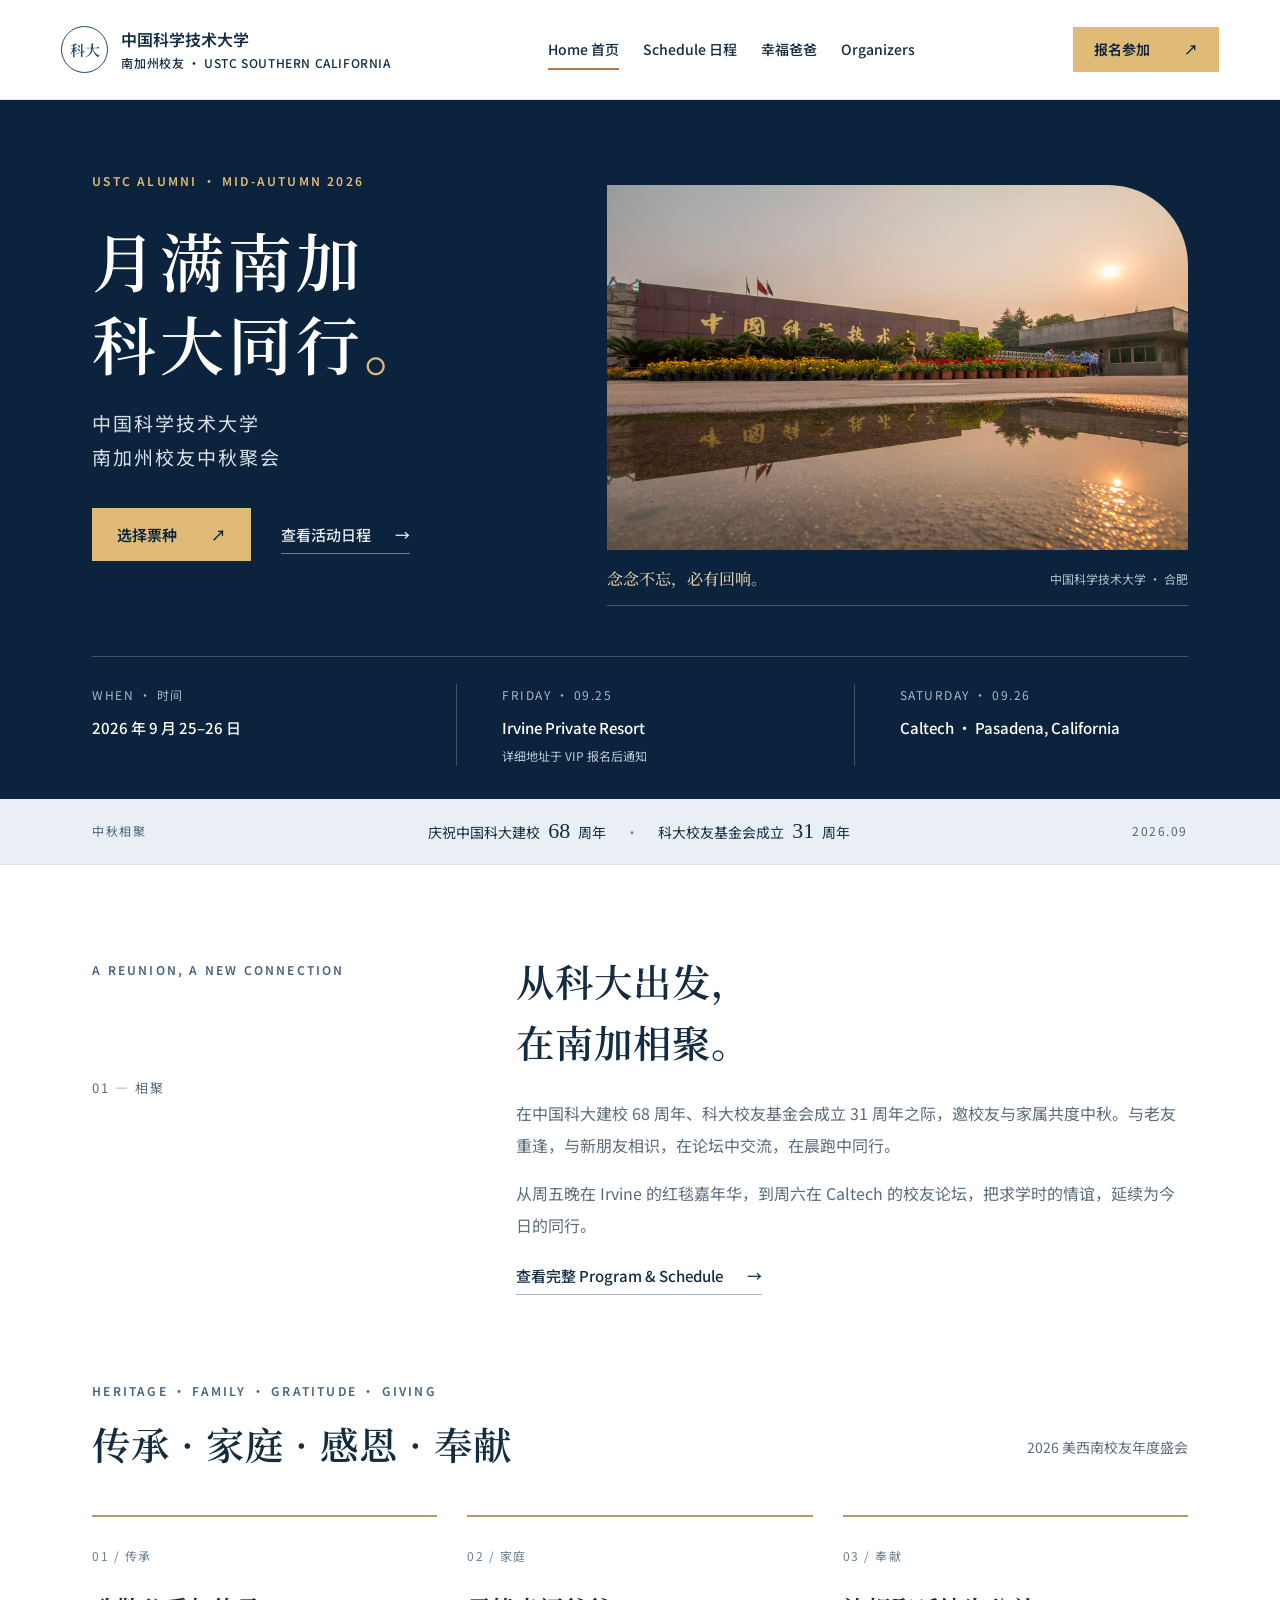
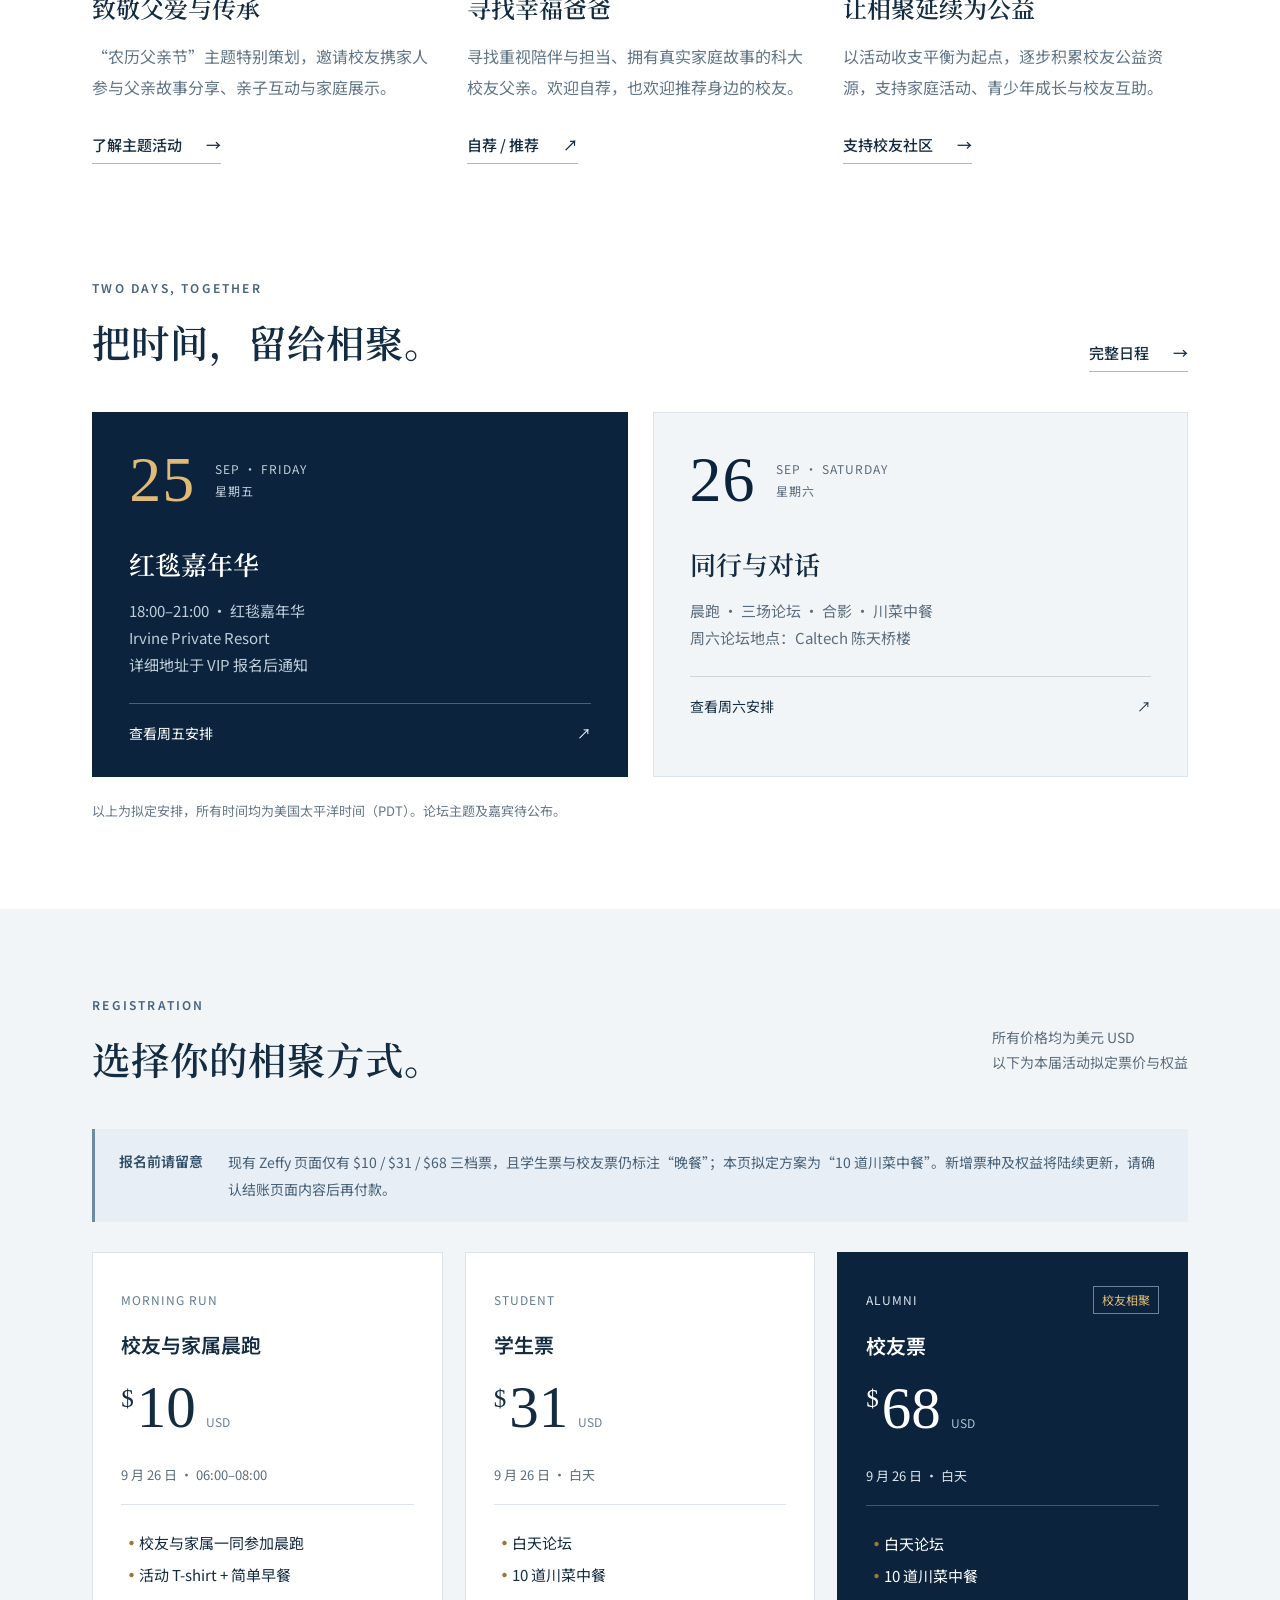
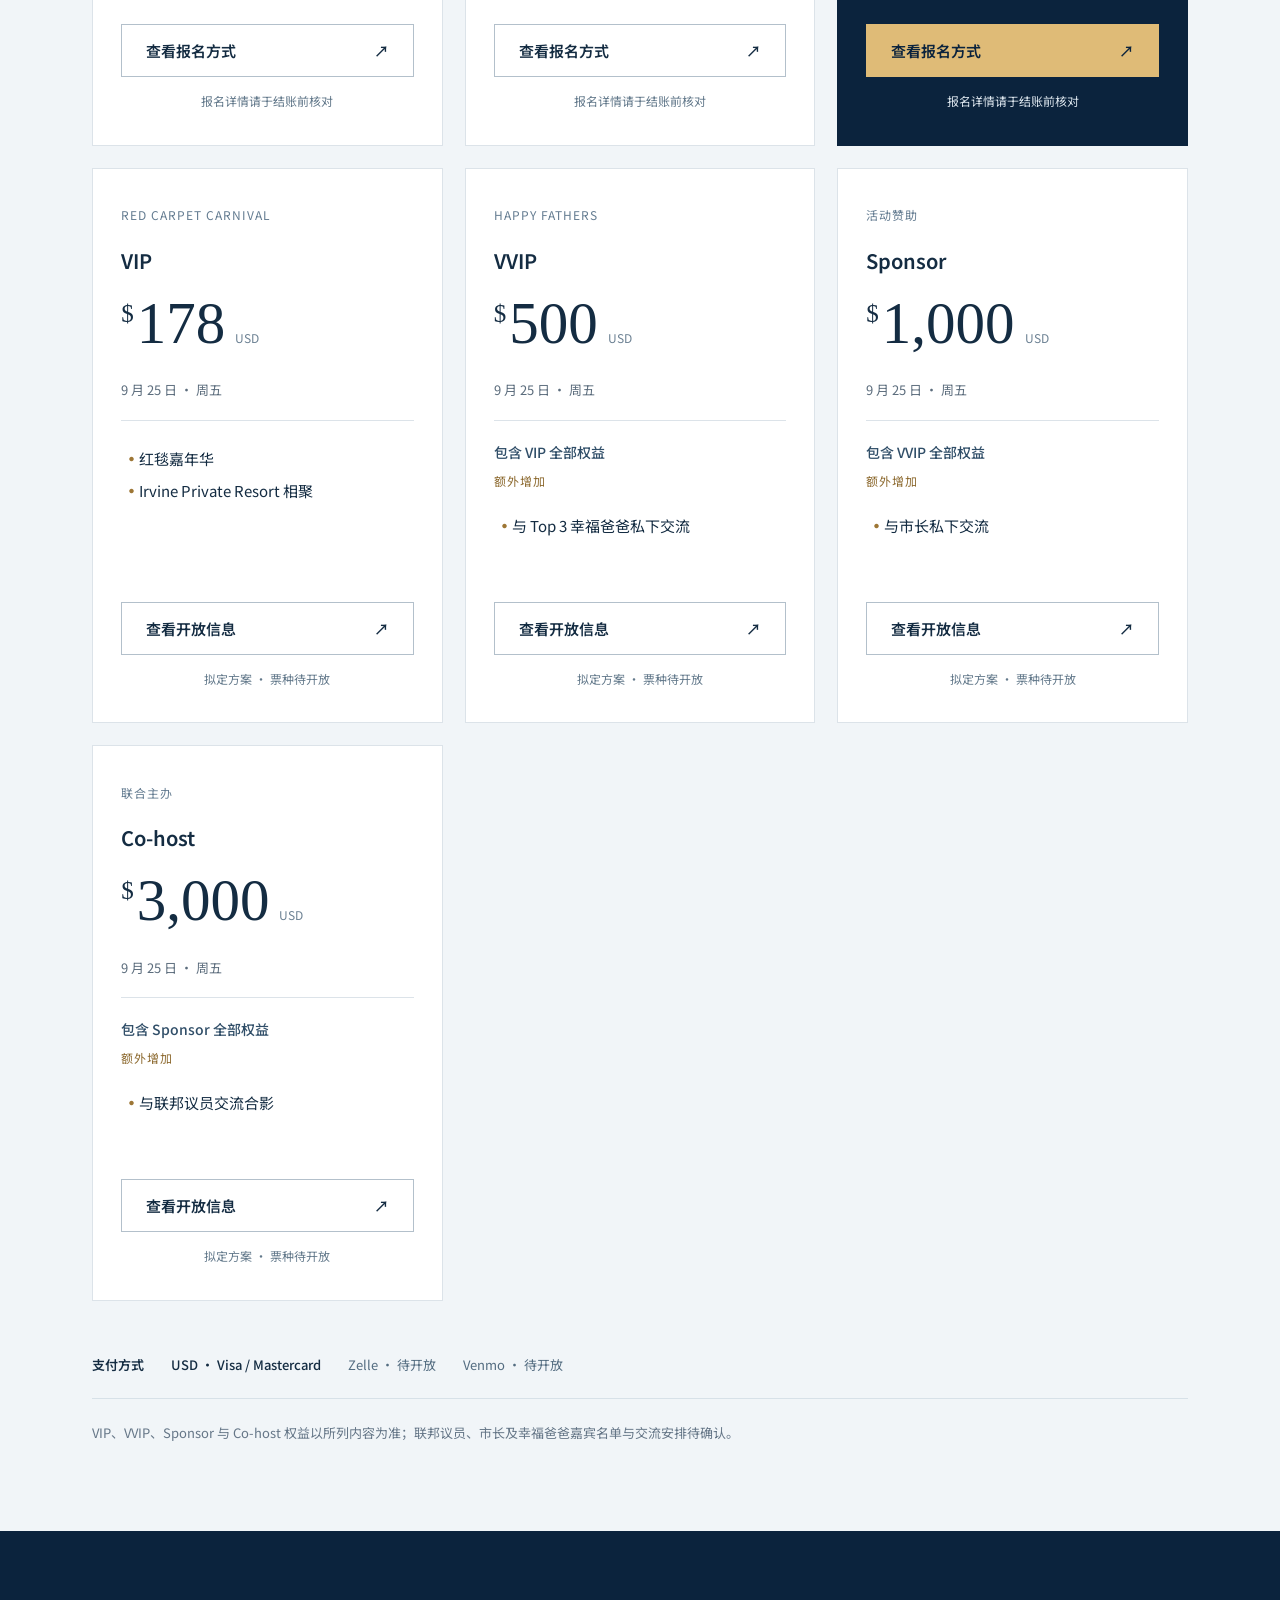
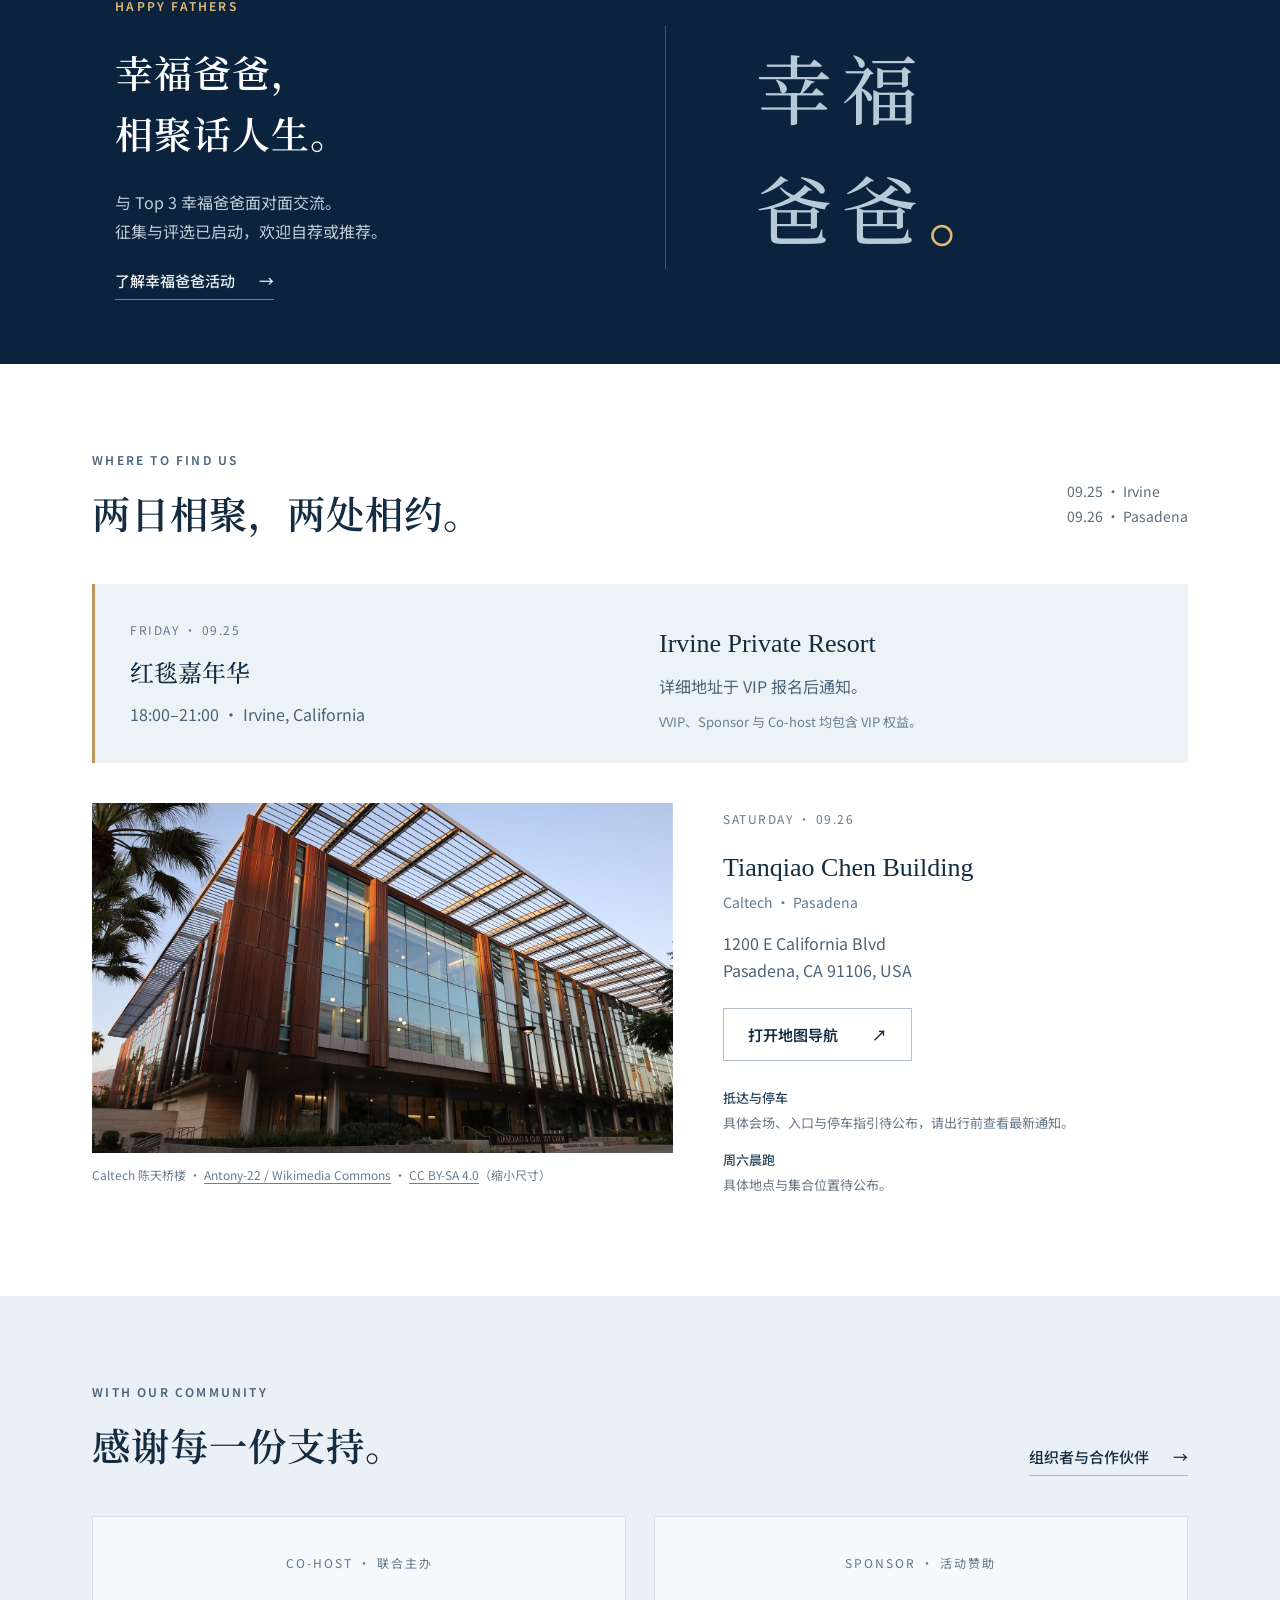
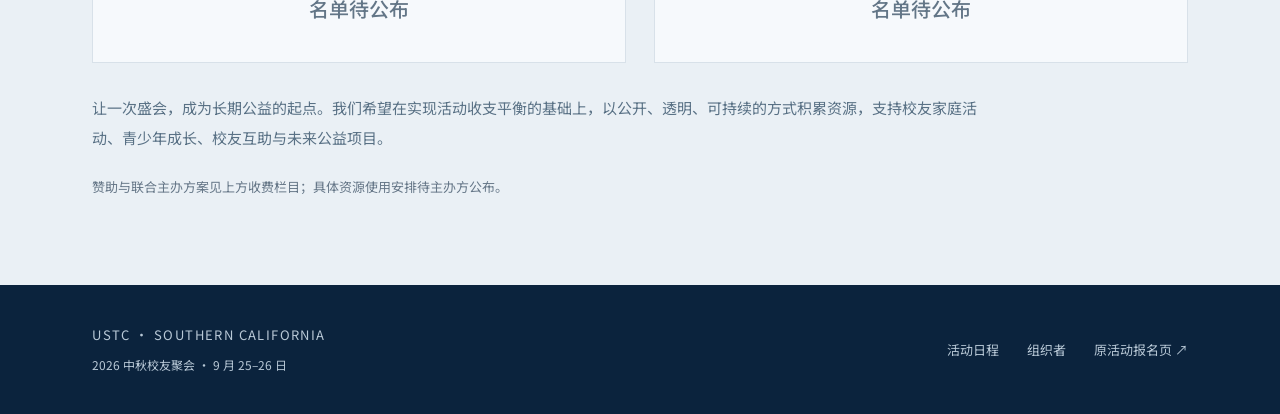
==== commit 603f74d1: "Publish USTC Mid-Autumn 2026 website" ====
--- a/index.html
+++ b/index.html
@@ -1,8 +1,8 @@
-<!doctype html><html lang="zh-CN"><head><meta charset="utf-8"><meta name="viewport" content="width=device-width,initial-scale=1"><meta name="theme-color" content="#0b233d"><title>月满南加 · 科大同行 | 2026 科大南加州中秋聚会</title><meta name="description" content="2026年9月25–26日，科大南加州校友中秋聚会。庆祝科大68周年、USTCAF31周年，共聚Caltech，参加校友论坛、晨跑及幸福爸爸活动。"><link rel="icon" href="data:image/svg+xml,%3Csvg xmlns='http://www.w3.org/2000/svg' viewBox='0 0 32 32'%3E%3Crect width='32' height='32' rx='7' fill='%230b233d'/%3E%3Cpath d='M23 7a11 11 0 1 0 2 17A10 10 0 0 1 23 7' fill='%23dfbb77'/%3E%3C/svg%3E"><link rel="stylesheet" href="styles.css"><link rel="stylesheet" href="responsive.css"><link rel="stylesheet" href="supplement.css"><script src="site.js" defer></script><script id="local-ticket-data" type="application/json">[{"id":"run","name":"校友与家属晨跑","en":"MORNING RUN","price":10,"date":"9 月 26 日 · 06:00–08:00","benefits":["校友与家属一同参加晨跑","活动 T-shirt + 简单早餐"],"existing":true},{"id":"student","name":"学生票","en":"STUDENT","price":31,"date":"9 月 26 日 · 白天","benefits":["白天论坛","10 道川菜中餐"],"existing":true},{"id":"alumni","name":"校友票","en":"ALUMNI","price":68,"date":"9 月 26 日 · 白天","benefits":["白天论坛","10 道川菜中餐"],"existing":true},{"id":"vip","name":"VIP","en":"FRIDAY GATHERING","price":178,"date":"9 月 25 日 · 周五","benefits":["周五 Party","Private Resort 相聚"],"existing":false},{"id":"vvip","name":"VVIP","en":"HAPPY FATHERS","price":500,"date":"9 月 25 日 · 周五","benefits":["周五 Party","与 Top 3 幸福爸爸私下交流"],"existing":false},{"id":"sponsor","name":"Sponsor","en":"活动赞助","price":1000,"date":"9 月 25 日 · 周五","benefits":["周五 Party","与议员、市长私下交流","与 Top 3 幸福爸爸私下交流"],"existing":false},{"id":"cohost","name":"Co-host","en":"联合主办","price":3000,"date":"9 月 25 日 · 周五","benefits":["周五 Party","与议员、市长私下交流","与 Top 3 幸福爸爸私下交流"],"existing":false}]</script></head><body><a class="skip-link" href="#main">跳至正文</a><header class="site-header"><a class="brand" href="index.html"><span class="brand-mark" aria-hidden="true">科大</span><span>中国科学技术大学<span class="brand-sub">南加州校友 · USTC SOUTHERN CALIFORNIA</span></span></a><nav aria-label="主导航"><a href="index.html" class="active" aria-current="page">Home 首页</a><a href="schedule/index.html" >Schedule 日程</a><a href="happy-fathers/index.html" >幸福爸爸</a><a href="organizers/index.html" >Organizers</a></nav><a class="button small gold" href="index.html#tickets">报名参加 <span aria-hidden="true">↗</span></a></header><main id="main"><section class="hero"><div class="hero-copy"><p class="eyebrow">USTC ALUMNI · MID-AUTUMN 2026</p><h1>月满南加<br>科大同行<span class="title-dot">。</span></h1><p class="hero-description">中国科学技术大学<br>南加州校友中秋聚会</p><div class="hero-actions"><a class="button gold" href="#tickets">选择票种 <span aria-hidden="true">↗</span></a><a class="text-link light" href="schedule/index.html">查看活动日程 <span aria-hidden="true">→</span></a></div></div><figure class="hero-photo"><img src="assets/ustc-campus.jpg" alt="夕阳下的中国科学技术大学校门，金色校名倒映在水面上" width="1600" height="900" fetchpriority="high"><figcaption><span>念念不忘，必有回响。</span><small>中国科学技术大学 · 合肥</small></figcaption></figure><div class="hero-facts"><div><span class="fact-label">WHEN · 时间</span><strong>2026 年 9 月 25–26 日</strong></div><div><span class="fact-label">SATURDAY · 周六论坛</span><strong>Caltech · Pasadena, California</strong></div><div><span class="fact-label">TOGETHER · 同行</span><strong>校友 · 家属 · 学生 · 朋友</strong></div></div></section><div class="anniversary-strip"><span>中秋相聚</span><p>庆祝中国科大建校 <strong>68</strong> 周年 <i>·</i> 科大校友基金会成立 <strong>31</strong> 周年</p><span>2026.09</span></div>
-<section class="section intro"><div><p class="eyebrow blue">A REUNION, A NEW CONNECTION</p><p class="section-index">01 — 相聚</p></div><div><h2>从科大出发，<br>在南加相聚。</h2><p>在中国科大建校 68 周年、科大校友基金会成立 31 周年之际，邀校友与家属共度中秋。与老友重逢，与新朋友相识，在论坛中交流，在晨跑中同行。</p><p>从周五晚的相聚，到周六的晨跑、论坛与中餐，把求学时的情谊，延续为今日的同行。</p><a class="text-link" href="schedule/index.html">查看完整 Program & Schedule <span aria-hidden="true">→</span></a></div></section>
+<!doctype html><html lang="zh-CN"><head><meta charset="utf-8"><meta name="viewport" content="width=device-width,initial-scale=1"><meta name="theme-color" content="#0b233d"><title>月满南加 · 科大同行 | 2026 科大南加州中秋聚会</title><meta name="description" content="2026年9月25–26日，科大南加州校友中秋聚会。庆祝科大68周年、USTCAF31周年，相聚Irvine与Caltech，参加红毯嘉年华、校友论坛、晨跑及幸福爸爸活动。"><link rel="icon" href="data:image/svg+xml,%3Csvg xmlns='http://www.w3.org/2000/svg' viewBox='0 0 32 32'%3E%3Crect width='32' height='32' rx='7' fill='%230b233d'/%3E%3Cpath d='M23 7a11 11 0 1 0 2 17A10 10 0 0 1 23 7' fill='%23dfbb77'/%3E%3C/svg%3E"><link rel="stylesheet" href="styles.css"><link rel="stylesheet" href="responsive.css"><link rel="stylesheet" href="supplement.css"><script src="site.js" defer></script><script id="local-ticket-data" type="application/json">[{"id":"run","name":"校友与家属晨跑","en":"MORNING RUN","price":10,"date":"9 月 26 日 · 06:00–08:00","benefits":["校友与家属一同参加晨跑","活动 T-shirt + 简单早餐"],"existing":true},{"id":"student","name":"学生票","en":"STUDENT","price":31,"date":"9 月 26 日 · 白天","benefits":["白天论坛","10 道川菜中餐"],"existing":true},{"id":"alumni","name":"校友票","en":"ALUMNI","price":68,"date":"9 月 26 日 · 白天","benefits":["白天论坛","10 道川菜中餐"],"existing":true},{"id":"vip","name":"VIP","en":"RED CARPET CARNIVAL","price":178,"date":"9 月 25 日 · 周五","benefits":["红毯嘉年华","Irvine Private Resort 相聚"],"existing":false},{"id":"vvip","name":"VVIP","en":"HAPPY FATHERS","price":500,"date":"9 月 25 日 · 周五","inherits":"vip","benefits":["与 Top 3 幸福爸爸私下交流"],"existing":false},{"id":"sponsor","name":"Sponsor","en":"活动赞助","price":1000,"date":"9 月 25 日 · 周五","inherits":"vvip","benefits":["与市长私下交流"],"existing":false},{"id":"cohost","name":"Co-host","en":"联合主办","price":3000,"date":"9 月 25 日 · 周五","inherits":"sponsor","benefits":["与联邦议员交流合影"],"existing":false}]</script></head><body><a class="skip-link" href="#main">跳至正文</a><header class="site-header"><a class="brand" href="index.html"><span class="brand-mark" aria-hidden="true">科大</span><span>中国科学技术大学<span class="brand-sub">南加州校友 · USTC SOUTHERN CALIFORNIA</span></span></a><nav aria-label="主导航"><a href="index.html" class="active" aria-current="page">Home 首页</a><a href="schedule/index.html" >Schedule 日程</a><a href="happy-fathers/index.html" >幸福爸爸</a><a href="organizers/index.html" >Organizers</a></nav><a class="button small gold" href="index.html#tickets">报名参加 <span aria-hidden="true">↗</span></a></header><main id="main"><section class="hero"><div class="hero-copy"><p class="eyebrow">USTC ALUMNI · MID-AUTUMN 2026</p><h1>月满南加<br>科大同行<span class="title-dot">。</span></h1><p class="hero-description">中国科学技术大学<br>南加州校友中秋聚会</p><div class="hero-actions"><a class="button gold" href="#tickets">选择票种 <span aria-hidden="true">↗</span></a><a class="text-link light" href="schedule/index.html">查看活动日程 <span aria-hidden="true">→</span></a></div></div><figure class="hero-photo"><img src="assets/ustc-campus.jpg" alt="夕阳下的中国科学技术大学校门，金色校名倒映在水面上" width="1600" height="900" fetchpriority="high"><figcaption><span>念念不忘，必有回响。</span><small>中国科学技术大学 · 合肥</small></figcaption></figure><div class="hero-facts"><div><span class="fact-label">WHEN · 时间</span><strong>2026 年 9 月 25–26 日</strong></div><div><span class="fact-label">FRIDAY · 09.25</span><strong>Irvine Private Resort<small>详细地址于 VIP 报名后通知</small></strong></div><div><span class="fact-label">SATURDAY · 09.26</span><strong>Caltech · Pasadena, California</strong></div></div></section><div class="anniversary-strip"><span>中秋相聚</span><p>庆祝中国科大建校 <strong>68</strong> 周年 <i>·</i> 科大校友基金会成立 <strong>31</strong> 周年</p><span>2026.09</span></div>
+<section class="section intro"><div><p class="eyebrow blue">A REUNION, A NEW CONNECTION</p><p class="section-index">01 — 相聚</p></div><div><h2>从科大出发，<br>在南加相聚。</h2><p>在中国科大建校 68 周年、科大校友基金会成立 31 周年之际，邀校友与家属共度中秋。与老友重逢，与新朋友相识，在论坛中交流，在晨跑中同行。</p><p>从周五晚在 Irvine 的红毯嘉年华，到周六在 Caltech 的校友论坛，把求学时的情谊，延续为今日的同行。</p><a class="text-link" href="schedule/index.html">查看完整 Program & Schedule <span aria-hidden="true">→</span></a></div></section>
 <section class="section themes"><div class="section-heading"><div><p class="eyebrow blue">HERITAGE · FAMILY · GRATITUDE · GIVING</p><h2>传承 · 家庭 · 感恩 · 奉献</h2></div><p>2026 美西南校友年度盛会</p></div><div class="theme-grid"><article><span>01 / 传承</span><h3>致敬父爱与传承</h3><p>“农历父亲节”主题特别策划，邀请校友携家人参与父亲故事分享、亲子互动与家庭展示。</p><a class="text-link" href="happy-fathers/index.html">了解主题活动 <span aria-hidden="true">→</span></a></article><article><span>02 / 家庭</span><h3>寻找幸福爸爸</h3><p>寻找重视陪伴与担当、拥有真实家庭故事的科大校友父亲。欢迎自荐，也欢迎推荐身边的校友。</p><a class="text-link" href="https://forms.gle/A3JKGY8aooyT62dt6" target="_blank" rel="noopener noreferrer">自荐 / 推荐 <span aria-hidden="true">↗</span></a></article><article><span>03 / 奉献</span><h3>让相聚延续为公益</h3><p>以活动收支平衡为起点，逐步积累校友公益资源，支持家庭活动、青少年成长与校友互助。</p><a class="text-link" href="#sponsors">支持校友社区 <span aria-hidden="true">→</span></a></article></div></section>
-<section class="section program-preview"><div class="section-heading"><div><p class="eyebrow blue">TWO DAYS, TOGETHER</p><h2>把时间，留给相聚。</h2></div><a class="text-link" href="schedule/index.html">完整日程 <span aria-hidden="true">→</span></a></div><div class="day-preview-grid"><a class="day-preview friday" href="schedule/index.html#friday"><div><span class="day-number">25</span><span>SEP · FRIDAY<br>星期五</span></div><h3>中秋之夜</h3><p>18:00–21:00 · Party<br>Private Resort，具体地点待公布</p><span class="day-more">查看周五安排 <span>↗</span></span></a><a class="day-preview saturday" href="schedule/index.html#saturday"><div><span class="day-number">26</span><span>SEP · SATURDAY<br>星期六</span></div><h3>同行与对话</h3><p>晨跑 · 三场论坛 · 合影 · 川菜中餐<br>周六论坛地点：Caltech 陈天桥楼</p><span class="day-more">查看周六安排 <span>↗</span></span></a></div><p class="section-note">以上为拟定安排，所有时间均为美国太平洋时间（PDT）。论坛主题及嘉宾待公布。</p></section>
-<section class="section tickets" id="tickets"><div class="section-heading"><div><p class="eyebrow blue">REGISTRATION</p><h2>选择你的相聚方式。</h2></div><p>所有价格均为美元 USD<br>以下为本届活动拟定票价与权益</p></div><div class="notice"><span>报名前请留意</span><p>现有 Zeffy 页面仅有 $10 / $31 / $68 三档票，且学生票与校友票仍标注“晚餐”；本页拟定方案为“10 道川菜中餐”。新增票种及权益将陆续更新，请确认结账页面内容后再付款。</p></div><div class="ticket-grid"><article class="ticket-card "><div class="ticket-top"><p>MORNING RUN</p></div><h3 class="ticket-name">校友与家属晨跑</h3><div class="ticket-price"><span>$</span>10<small>USD</small></div><p class="ticket-date">9 月 26 日 · 06:00–08:00</p><ul><li>校友与家属一同参加晨跑</li><li>活动 T-shirt + 简单早餐</li></ul><button class="button outline" data-ticket="run">查看报名方式 <span aria-hidden="true">↗</span></button><p class="ticket-status">报名详情请于结账前核对</p></article><article class="ticket-card "><div class="ticket-top"><p>STUDENT</p></div><h3 class="ticket-name">学生票</h3><div class="ticket-price"><span>$</span>31<small>USD</small></div><p class="ticket-date">9 月 26 日 · 白天</p><ul><li>白天论坛</li><li>10 道川菜中餐</li></ul><button class="button outline" data-ticket="student">查看报名方式 <span aria-hidden="true">↗</span></button><p class="ticket-status">报名详情请于结账前核对</p></article><article class="ticket-card featured"><div class="ticket-top"><p>ALUMNI</p><span class="ticket-badge">校友相聚</span></div><h3 class="ticket-name">校友票</h3><div class="ticket-price"><span>$</span>68<small>USD</small></div><p class="ticket-date">9 月 26 日 · 白天</p><ul><li>白天论坛</li><li>10 道川菜中餐</li></ul><button class="button gold" data-ticket="alumni">查看报名方式 <span aria-hidden="true">↗</span></button><p class="ticket-status">报名详情请于结账前核对</p></article><article class="ticket-card "><div class="ticket-top"><p>FRIDAY GATHERING</p></div><h3 class="ticket-name">VIP</h3><div class="ticket-price"><span>$</span>178<small>USD</small></div><p class="ticket-date">9 月 25 日 · 周五</p><ul><li>周五 Party</li><li>Private Resort 相聚</li></ul><button class="button outline" data-ticket="vip">查看开放信息 <span aria-hidden="true">↗</span></button><p class="ticket-status">拟定方案 · 票种待开放</p></article><article class="ticket-card "><div class="ticket-top"><p>HAPPY FATHERS</p></div><h3 class="ticket-name">VVIP</h3><div class="ticket-price"><span>$</span>500<small>USD</small></div><p class="ticket-date">9 月 25 日 · 周五</p><ul><li>周五 Party</li><li>与 Top 3 幸福爸爸私下交流</li></ul><button class="button outline" data-ticket="vvip">查看开放信息 <span aria-hidden="true">↗</span></button><p class="ticket-status">拟定方案 · 票种待开放</p></article><article class="ticket-card "><div class="ticket-top"><p>活动赞助</p></div><h3 class="ticket-name">Sponsor</h3><div class="ticket-price"><span>$</span>1,000<small>USD</small></div><p class="ticket-date">9 月 25 日 · 周五</p><ul><li>周五 Party</li><li>与议员、市长私下交流</li><li>与 Top 3 幸福爸爸私下交流</li></ul><button class="button outline" data-ticket="sponsor">查看开放信息 <span aria-hidden="true">↗</span></button><p class="ticket-status">拟定方案 · 票种待开放</p></article><article class="ticket-card "><div class="ticket-top"><p>联合主办</p></div><h3 class="ticket-name">Co-host</h3><div class="ticket-price"><span>$</span>3,000<small>USD</small></div><p class="ticket-date">9 月 25 日 · 周五</p><ul><li>周五 Party</li><li>与议员、市长私下交流</li><li>与 Top 3 幸福爸爸私下交流</li></ul><button class="button outline" data-ticket="cohost">查看开放信息 <span aria-hidden="true">↗</span></button><p class="ticket-status">拟定方案 · 票种待开放</p></article></div><div class="payment-strip"><span>支付方式</span><strong>USD · Visa / Mastercard</strong><span>Zelle · 待开放</span><span>Venmo · 待开放</span></div><p class="section-note">VIP、VVIP、Sponsor 与 Co-host 权益以所列内容为准；议员、市长及幸福爸爸嘉宾名单与交流安排待确认。</p></section>
-<section class="father-banner"><div><p class="eyebrow">HAPPY FATHERS</p><h2>幸福爸爸，<br>相聚话家常。</h2><p>与 Top 3 幸福爸爸面对面交流。<br>征集与评选已启动，欢迎自荐或推荐。</p><a class="text-link light" href="happy-fathers/index.html">了解幸福爸爸活动 <span aria-hidden="true">→</span></a></div><div class="father-type" aria-hidden="true"><span>幸福</span><span>爸爸<span class="gold-dot">。</span></span></div></section>
-<section class="section venue" id="venue"><div class="section-heading"><div><p class="eyebrow blue">WHERE TO FIND US</p><h2>相约 Caltech。</h2></div><p>周六论坛 · Pasadena</p></div><div class="venue-grid"><figure><img src="assets/chen-laboratory.jpg" alt="加州理工学院 Tianqiao and Chrissy Chen Neuroscience Research Building 外观" width="1600" height="1067" loading="lazy"><figcaption>Caltech 陈天桥楼 · <a href="https://commons.wikimedia.org/wiki/File:Chen_Laboratory_Caltech_2022c.jpg" target="_blank" rel="noopener noreferrer">Antony-22 / Wikimedia Commons</a> · <a href="https://creativecommons.org/licenses/by-sa/4.0/" target="_blank" rel="noopener noreferrer">CC BY-SA 4.0</a>（缩小尺寸）</figcaption></figure><div class="venue-copy"><span class="venue-tag">SATURDAY · 09.26</span><h3>Tianqiao Chen Building</h3><p class="building-number">Building #100 · Caltech</p><address>1200 E California Blvd<br>Pasadena, CA 91106, USA</address><a class="button outline" href="https://www.google.com/maps/search/?api=1&query=Caltech+Tianqiao+Chen+Neuroscience+Research+Building+Pasadena" target="_blank" rel="noopener noreferrer">打开地图导航 <span>↗</span></a><div class="venue-note"><p><strong>抵达与停车</strong><br>具体会场、入口与停车指引待公布，请出行前查看最新通知。</p><p><strong>周五 Party / 周六晨跑</strong><br>具体地点与集合位置待公布。</p></div></div></div></section>
+<section class="section program-preview"><div class="section-heading"><div><p class="eyebrow blue">TWO DAYS, TOGETHER</p><h2>把时间，留给相聚。</h2></div><a class="text-link" href="schedule/index.html">完整日程 <span aria-hidden="true">→</span></a></div><div class="day-preview-grid"><a class="day-preview friday" href="schedule/index.html#friday"><div><span class="day-number">25</span><span>SEP · FRIDAY<br>星期五</span></div><h3>红毯嘉年华</h3><p>18:00–21:00 · 红毯嘉年华<br>Irvine Private Resort<br>详细地址于 VIP 报名后通知</p><span class="day-more">查看周五安排 <span>↗</span></span></a><a class="day-preview saturday" href="schedule/index.html#saturday"><div><span class="day-number">26</span><span>SEP · SATURDAY<br>星期六</span></div><h3>同行与对话</h3><p>晨跑 · 三场论坛 · 合影 · 川菜中餐<br>周六论坛地点：Caltech 陈天桥楼</p><span class="day-more">查看周六安排 <span>↗</span></span></a></div><p class="section-note">以上为拟定安排，所有时间均为美国太平洋时间（PDT）。论坛主题及嘉宾待公布。</p></section>
+<section class="section tickets" id="tickets"><div class="section-heading"><div><p class="eyebrow blue">REGISTRATION</p><h2>选择你的相聚方式。</h2></div><p>所有价格均为美元 USD<br>以下为本届活动拟定票价与权益</p></div><div class="notice"><span>报名前请留意</span><p>现有 Zeffy 页面仅有 $10 / $31 / $68 三档票，且学生票与校友票仍标注“晚餐”；本页拟定方案为“10 道川菜中餐”。新增票种及权益将陆续更新，请确认结账页面内容后再付款。</p></div><div class="ticket-grid"><article class="ticket-card "><div class="ticket-top"><p>MORNING RUN</p></div><h3 class="ticket-name">校友与家属晨跑</h3><div class="ticket-price"><span>$</span>10<small>USD</small></div><p class="ticket-date">9 月 26 日 · 06:00–08:00</p><ul><li>校友与家属一同参加晨跑</li><li>活动 T-shirt + 简单早餐</li></ul><button class="button outline" data-ticket="run">查看报名方式 <span aria-hidden="true">↗</span></button><p class="ticket-status">报名详情请于结账前核对</p></article><article class="ticket-card "><div class="ticket-top"><p>STUDENT</p></div><h3 class="ticket-name">学生票</h3><div class="ticket-price"><span>$</span>31<small>USD</small></div><p class="ticket-date">9 月 26 日 · 白天</p><ul><li>白天论坛</li><li>10 道川菜中餐</li></ul><button class="button outline" data-ticket="student">查看报名方式 <span aria-hidden="true">↗</span></button><p class="ticket-status">报名详情请于结账前核对</p></article><article class="ticket-card featured"><div class="ticket-top"><p>ALUMNI</p><span class="ticket-badge">校友相聚</span></div><h3 class="ticket-name">校友票</h3><div class="ticket-price"><span>$</span>68<small>USD</small></div><p class="ticket-date">9 月 26 日 · 白天</p><ul><li>白天论坛</li><li>10 道川菜中餐</li></ul><button class="button gold" data-ticket="alumni">查看报名方式 <span aria-hidden="true">↗</span></button><p class="ticket-status">报名详情请于结账前核对</p></article><article class="ticket-card "><div class="ticket-top"><p>RED CARPET CARNIVAL</p></div><h3 class="ticket-name">VIP</h3><div class="ticket-price"><span>$</span>178<small>USD</small></div><p class="ticket-date">9 月 25 日 · 周五</p><ul><li>红毯嘉年华</li><li>Irvine Private Resort 相聚</li></ul><button class="button outline" data-ticket="vip">查看开放信息 <span aria-hidden="true">↗</span></button><p class="ticket-status">拟定方案 · 票种待开放</p></article><article class="ticket-card "><div class="ticket-top"><p>HAPPY FATHERS</p></div><h3 class="ticket-name">VVIP</h3><div class="ticket-price"><span>$</span>500<small>USD</small></div><p class="ticket-date">9 月 25 日 · 周五</p><p class="ticket-includes">包含 VIP 全部权益<span>额外增加</span></p><ul><li>与 Top 3 幸福爸爸私下交流</li></ul><button class="button outline" data-ticket="vvip">查看开放信息 <span aria-hidden="true">↗</span></button><p class="ticket-status">拟定方案 · 票种待开放</p></article><article class="ticket-card "><div class="ticket-top"><p>活动赞助</p></div><h3 class="ticket-name">Sponsor</h3><div class="ticket-price"><span>$</span>1,000<small>USD</small></div><p class="ticket-date">9 月 25 日 · 周五</p><p class="ticket-includes">包含 VVIP 全部权益<span>额外增加</span></p><ul><li>与市长私下交流</li></ul><button class="button outline" data-ticket="sponsor">查看开放信息 <span aria-hidden="true">↗</span></button><p class="ticket-status">拟定方案 · 票种待开放</p></article><article class="ticket-card "><div class="ticket-top"><p>联合主办</p></div><h3 class="ticket-name">Co-host</h3><div class="ticket-price"><span>$</span>3,000<small>USD</small></div><p class="ticket-date">9 月 25 日 · 周五</p><p class="ticket-includes">包含 Sponsor 全部权益<span>额外增加</span></p><ul><li>与联邦议员交流合影</li></ul><button class="button outline" data-ticket="cohost">查看开放信息 <span aria-hidden="true">↗</span></button><p class="ticket-status">拟定方案 · 票种待开放</p></article></div><div class="payment-strip"><span>支付方式</span><strong>USD · Visa / Mastercard</strong><span>Zelle · 待开放</span><span>Venmo · 待开放</span></div><p class="section-note">VIP、VVIP、Sponsor 与 Co-host 权益以所列内容为准；联邦议员、市长及幸福爸爸嘉宾名单与交流安排待确认。</p></section>
+<section class="father-banner"><div><p class="eyebrow">HAPPY FATHERS</p><h2>幸福爸爸，<br>相聚话人生。</h2><p>与 Top 3 幸福爸爸面对面交流。<br>征集与评选已启动，欢迎自荐或推荐。</p><a class="text-link light" href="happy-fathers/index.html">了解幸福爸爸活动 <span aria-hidden="true">→</span></a></div><div class="father-type" aria-hidden="true"><span>幸福</span><span>爸爸<span class="gold-dot">。</span></span></div></section>
+<section class="section venue" id="venue"><div class="section-heading"><div><p class="eyebrow blue">WHERE TO FIND US</p><h2>两日相聚，两处相约。</h2></div><p>09.25 · Irvine<br>09.26 · Pasadena</p></div><div class="friday-venue"><div><span class="venue-tag">FRIDAY · 09.25</span><h3>红毯嘉年华</h3><p>18:00–21:00 · Irvine, California</p></div><div><h3>Irvine Private Resort</h3><p>详细地址于 VIP 报名后通知。</p><p class="friday-venue-detail">VVIP、Sponsor 与 Co-host 均包含 VIP 权益。</p></div></div><div class="venue-grid"><figure><img src="assets/chen-laboratory.jpg" alt="加州理工学院 Tianqiao and Chrissy Chen Neuroscience Research Building 外观" width="1600" height="1067" loading="lazy"><figcaption>Caltech 陈天桥楼 · <a href="https://commons.wikimedia.org/wiki/File:Chen_Laboratory_Caltech_2022c.jpg" target="_blank" rel="noopener noreferrer">Antony-22 / Wikimedia Commons</a> · <a href="https://creativecommons.org/licenses/by-sa/4.0/" target="_blank" rel="noopener noreferrer">CC BY-SA 4.0</a>（缩小尺寸）</figcaption></figure><div class="venue-copy"><span class="venue-tag">SATURDAY · 09.26</span><h3>Tianqiao Chen Building</h3><p class="building-number">Caltech · Pasadena</p><address>1200 E California Blvd<br>Pasadena, CA 91106, USA</address><a class="button outline" href="https://www.google.com/maps/search/?api=1&query=Caltech+Tianqiao+Chen+Neuroscience+Research+Building+Pasadena" target="_blank" rel="noopener noreferrer">打开地图导航 <span>↗</span></a><div class="venue-note"><p><strong>抵达与停车</strong><br>具体会场、入口与停车指引待公布，请出行前查看最新通知。</p><p><strong>周六晨跑</strong><br>具体地点与集合位置待公布。</p></div></div></div></section>
 <section class="section sponsors" id="sponsors"><div class="section-heading"><div><p class="eyebrow blue">WITH OUR COMMUNITY</p><h2>感谢每一份支持。</h2></div><a class="text-link" href="organizers/index.html">组织者与合作伙伴 <span aria-hidden="true">→</span></a></div><div class="sponsor-slots"><div class="sponsor-slot"><span>CO-HOST · 联合主办</span><strong>名单待公布</strong></div><div class="sponsor-slot"><span>SPONSOR · 活动赞助</span><strong>名单待公布</strong></div></div><p class="sponsor-purpose">让一次盛会，成为长期公益的起点。我们希望在实现活动收支平衡的基础上，以公开、透明、可持续的方式积累资源，支持校友家庭活动、青少年成长、校友互助与未来公益项目。</p><p class="section-note">赞助与联合主办方案见上方收费栏目；具体资源使用安排待主办方公布。</p></section></main><footer><div><span>USTC · SOUTHERN CALIFORNIA</span><p>2026 中秋校友聚会 · 9 月 25–26 日</p></div><div class="footer-links"><a href="schedule/index.html">活动日程</a><a href="organizers/index.html">组织者</a><a href="https://www.zeffy.com/en-US/ticketing/ustcaf2026" target="_blank" rel="noopener noreferrer">原活动报名页 ↗</a></div></footer><dialog id="payment-dialog" aria-labelledby="payment-title"><div class="dialog-header"><p class="eyebrow blue">REGISTRATION · USD</p><button type="button" class="close-dialog" aria-label="关闭报名窗口">×</button></div><h2 id="payment-title">报名方式</h2><p id="payment-selection" class="payment-selection"></p><p id="payment-description"></p><div class="payment-method"><div><strong>银行卡 · Visa / Mastercard</strong><p>通过 Zeffy 使用美元结账</p></div><a id="zeffy-pay" class="button gold" href="https://www.zeffy.com/en-US/ticketing/ustcaf2026" target="_blank" rel="noopener noreferrer">查看并核对票种 ↗</a><p id="zeffy-pending" class="pending-method" hidden>此票种尚未在 Zeffy 上架，报名开放后更新。</p></div><div class="payment-method"><strong>Zelle</strong><p>收款信息待公布，暂未开放。</p></div><div class="payment-method"><strong>Venmo</strong><p>收款信息待公布，暂未开放。</p></div><p class="dialog-note">Zelle 和 Venmo 将由主办方另行提供，不通过 Zeffy 收款。请勿向未经确认的账户付款。</p></dialog></body></html>
--- a/supplement.css
+++ b/supplement.css
@@ -1 +1,2 @@
 .nomination-cta{margin-top:28px}.subhero .nomination-hint{font-size:13px!important;margin-top:15px!important}.subhero-date strong{font-size:55px}.father-number strong{font-family:var(--serif);font-size:145px;line-height:1.5}.father-number p{font-size:16px;letter-spacing:3px}.themes{padding-top:0;background:#fff}.theme-grid{display:grid;grid-template-columns:repeat(3,minmax(0,1fr));gap:30px}.theme-grid article{padding:28px 0;border-top:2px solid #b89864;display:flex;flex-direction:column;align-items:flex-start}.theme-grid article>span{font-size:12px;letter-spacing:1.5px;color:#687f92}.theme-grid h3{font:600 24px/1.5 var(--serif);margin:24px 0 15px}.theme-grid p{font-size:16px;line-height:1.9;color:#617587;margin-bottom:24px}.theme-grid .text-link{margin-top:auto}.nomination-section{background:#eaf0f5}.nomination-grid{display:grid;grid-template-columns:repeat(3,1fr);gap:35px}.nomination-grid article{border-top:1px solid #aebecb;padding-top:24px}.nomination-grid article>span{font:400 25px Georgia,serif;color:#9a763a}.nomination-grid h3{font-size:20px;font-weight:500;margin:24px 0 14px}.nomination-grid p{font-size:16px;color:#5c7488}.nomination-bottom{display:flex;justify-content:space-between;gap:30px;align-items:center;border-top:1px solid #c7d5e0;margin-top:25px;padding-top:25px}.nomination-bottom p{font-size:14px;color:#5c7488;margin:0}.family-celebration{background:#fff}.family-copy{display:grid;grid-template-columns:1fr 1fr;gap:8%}.family-copy p{color:#5d7487}.participation-note{color:#597185;margin-bottom:30px}.sponsor-purpose{max-width:900px;font-size:15px;line-height:2;color:#597185;margin-top:30px;margin-bottom:0}@media(max-width:950px){.subhero-date{display:none}.theme-grid{gap:20px}.theme-grid h3{font-size:21px}.nomination-grid{gap:22px}}@media(max-width:760px){.theme-grid,.nomination-grid,.family-copy{grid-template-columns:1fr;gap:12px}.theme-grid article{padding-bottom:20px}.theme-grid h3{font-size:24px;margin-top:18px}.nomination-grid h3{margin-top:15px}.nomination-grid article{padding-bottom:14px}.nomination-bottom{align-items:flex-start;flex-direction:column}.nomination-bottom p{font-size:13px}.father-number strong{font-size:100px}.father-number p{display:block;font-size:16px}.family-copy h2{font-size:29px}.subhero .nomination-hint{font-size:12px!important}.theme-grid article>span{font-size:12px}}
+.hero-facts strong small{display:block;color:#b9cbd9;font-size:12px;font-weight:400;line-height:1.6;margin-top:5px}.ticket-card .ticket-includes{margin:0 0 15px;font-size:14px;font-weight:500;color:#304e68;line-height:1.8}.ticket-includes span{display:block;margin-top:5px;font-size:12px;font-weight:400;letter-spacing:1px;color:#8c692e}.friday-venue{display:grid;grid-template-columns:1fr 1fr;gap:35px;padding:30px 35px;margin-bottom:40px;background:#edf2f6;border-left:3px solid #bc985d}.friday-venue h3{margin-top:12px;margin-bottom:10px}.friday-venue>div:first-child h3{font:500 24px/1.5 var(--serif)}.friday-venue p{font-size:16px;color:#496379;margin:0}.friday-venue .friday-venue-detail{font-size:13px;margin-top:9px;color:#687f91}@media(max-width:760px){.friday-venue{grid-template-columns:1fr;gap:22px;padding:25px;margin-bottom:30px}.friday-venue h3{font-size:23px}.hero-facts strong small{font-size:12px;white-space:normal}}
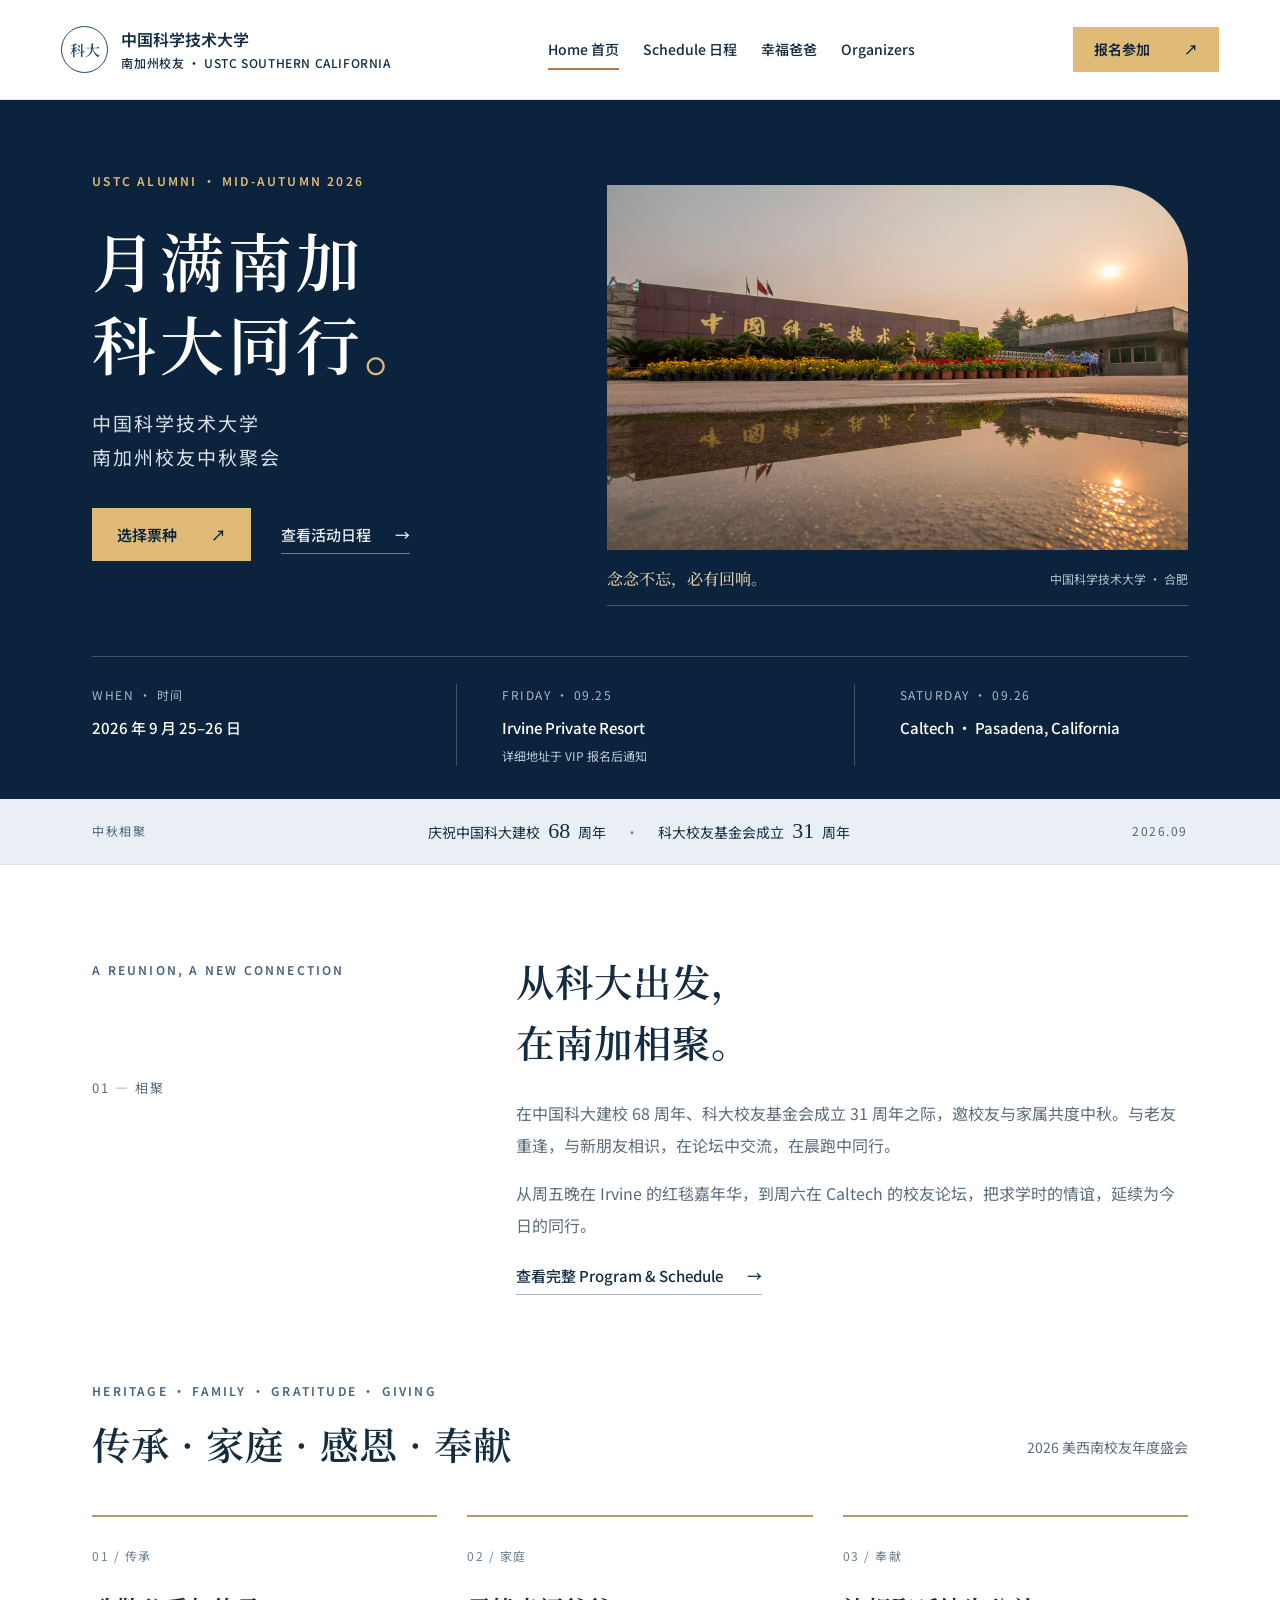
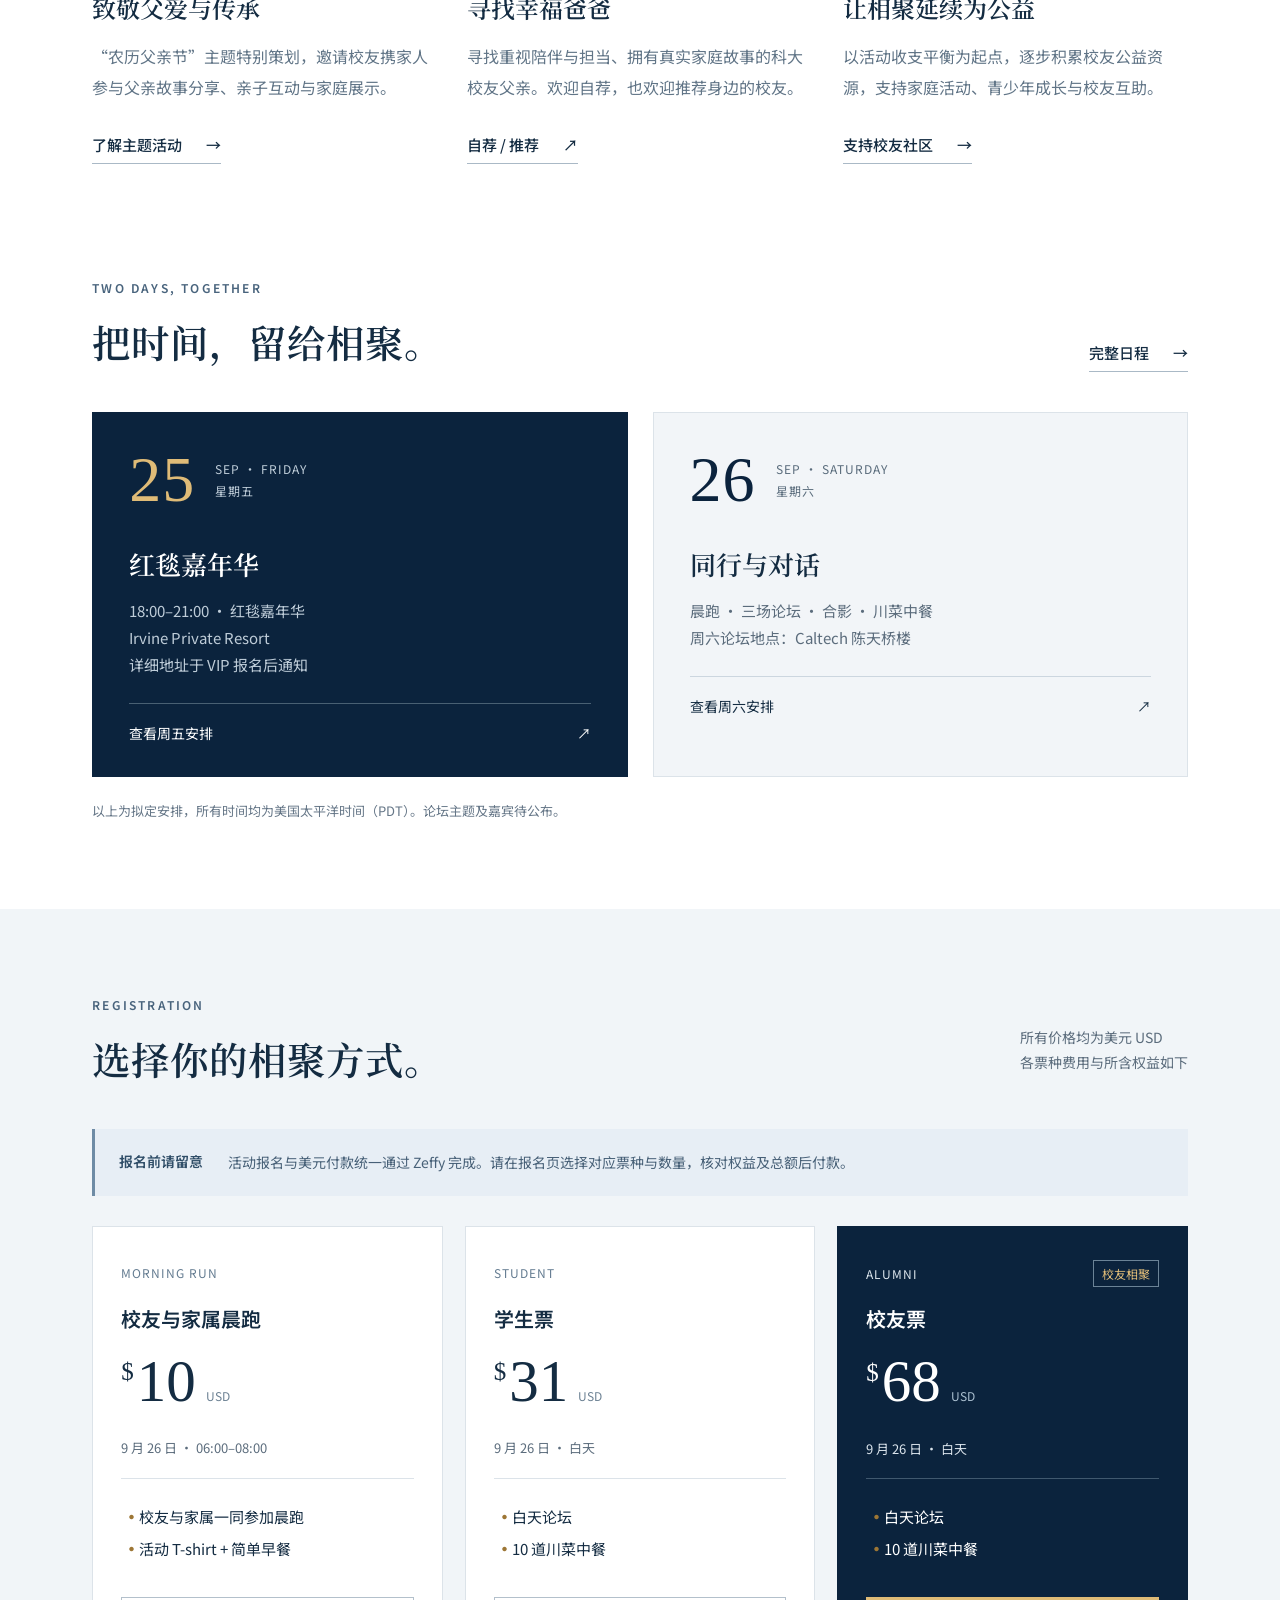
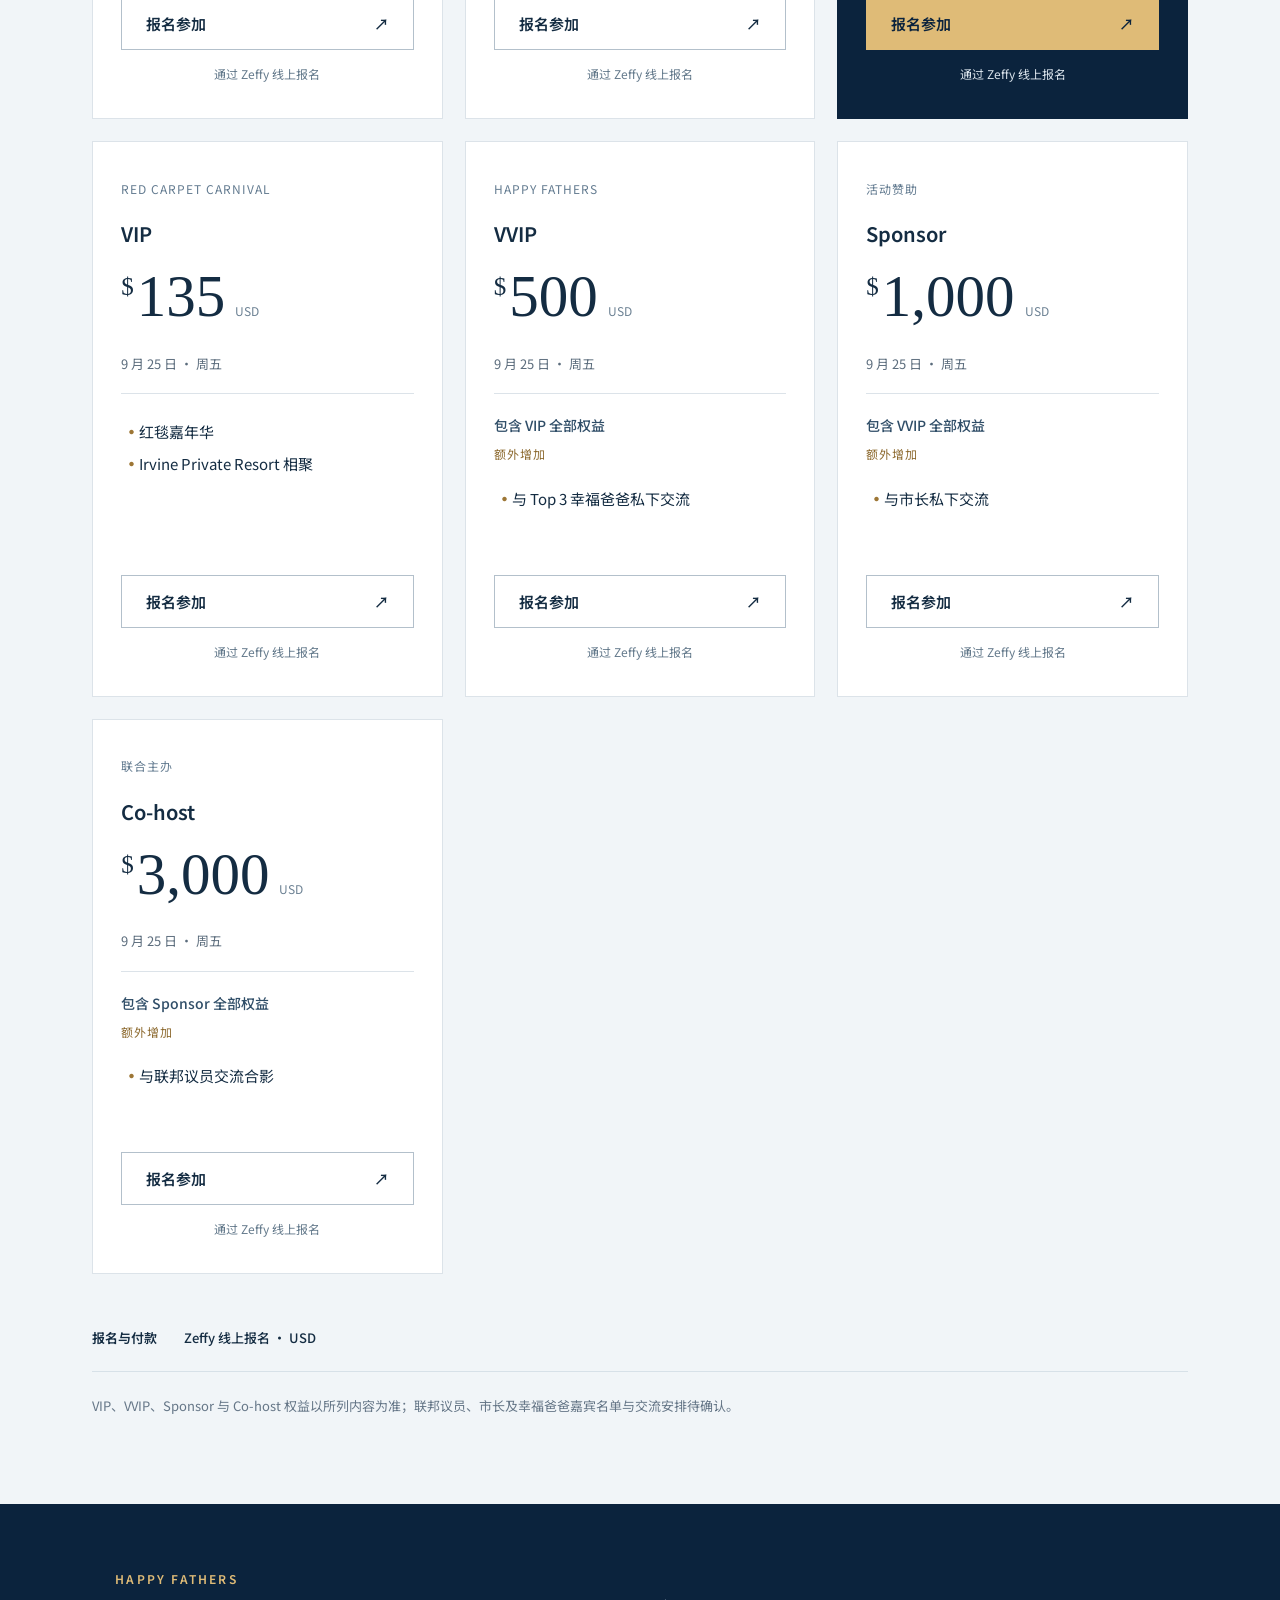
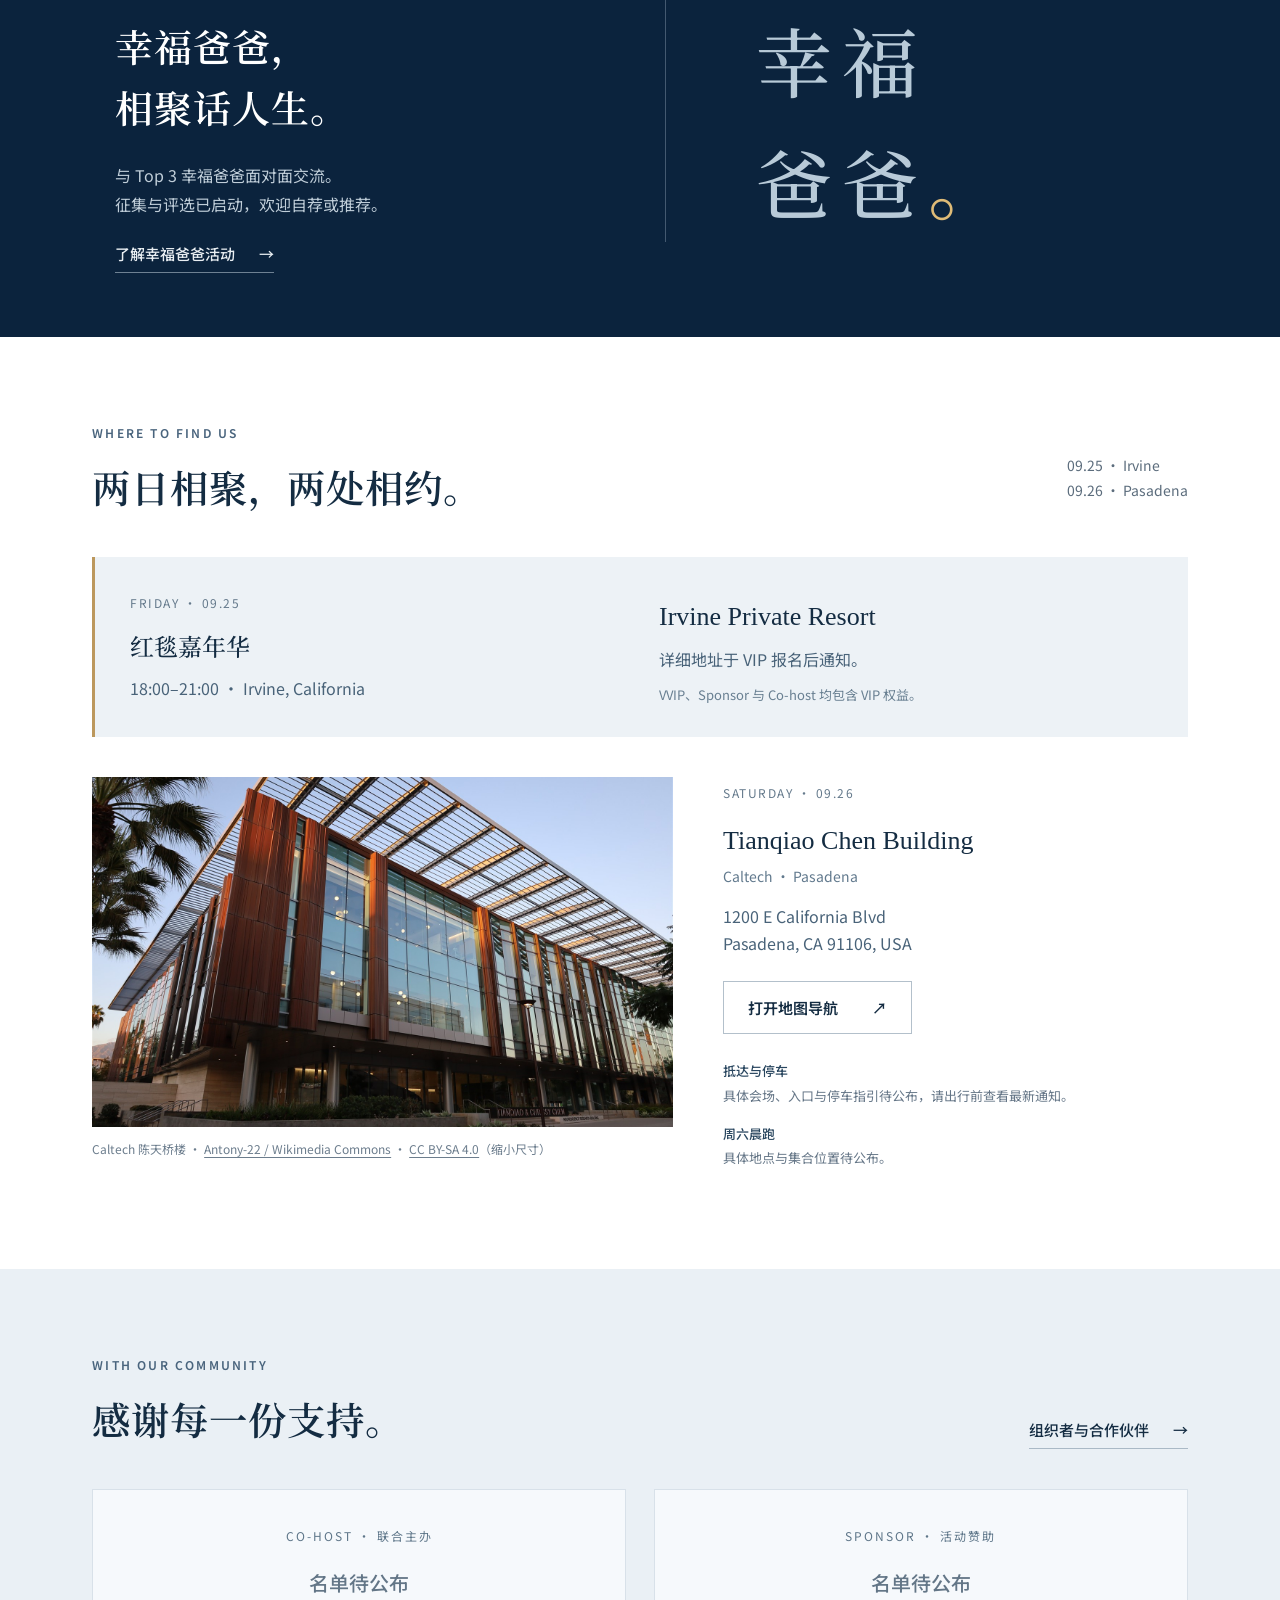
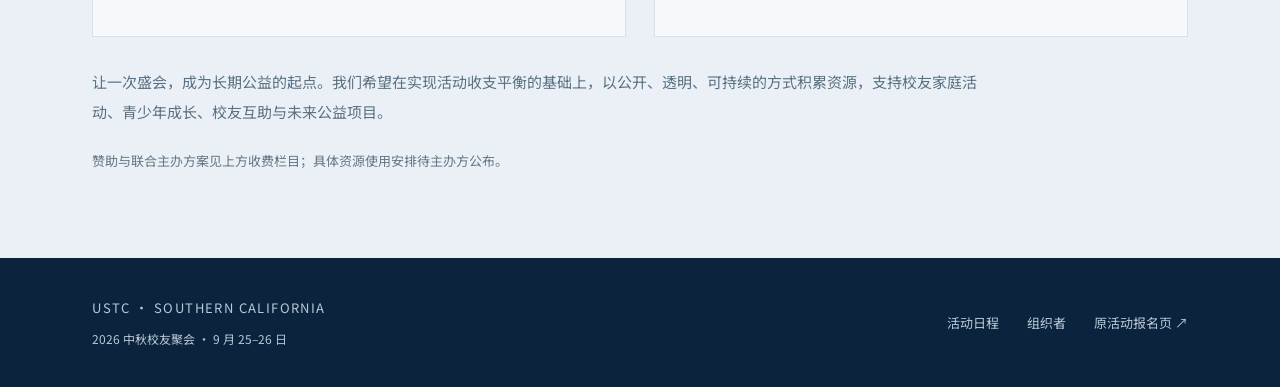
==== commit 1e56b396: "Publish USTC Mid-Autumn 2026 website" ====
--- a/index.html
+++ b/index.html
@@ -1,8 +1,8 @@
-<!doctype html><html lang="zh-CN"><head><meta charset="utf-8"><meta name="viewport" content="width=device-width,initial-scale=1"><meta name="theme-color" content="#0b233d"><title>月满南加 · 科大同行 | 2026 科大南加州中秋聚会</title><meta name="description" content="2026年9月25–26日，科大南加州校友中秋聚会。庆祝科大68周年、USTCAF31周年，相聚Irvine与Caltech，参加红毯嘉年华、校友论坛、晨跑及幸福爸爸活动。"><link rel="icon" href="data:image/svg+xml,%3Csvg xmlns='http://www.w3.org/2000/svg' viewBox='0 0 32 32'%3E%3Crect width='32' height='32' rx='7' fill='%230b233d'/%3E%3Cpath d='M23 7a11 11 0 1 0 2 17A10 10 0 0 1 23 7' fill='%23dfbb77'/%3E%3C/svg%3E"><link rel="stylesheet" href="styles.css"><link rel="stylesheet" href="responsive.css"><link rel="stylesheet" href="supplement.css"><script src="site.js" defer></script><script id="local-ticket-data" type="application/json">[{"id":"run","name":"校友与家属晨跑","en":"MORNING RUN","price":10,"date":"9 月 26 日 · 06:00–08:00","benefits":["校友与家属一同参加晨跑","活动 T-shirt + 简单早餐"],"existing":true},{"id":"student","name":"学生票","en":"STUDENT","price":31,"date":"9 月 26 日 · 白天","benefits":["白天论坛","10 道川菜中餐"],"existing":true},{"id":"alumni","name":"校友票","en":"ALUMNI","price":68,"date":"9 月 26 日 · 白天","benefits":["白天论坛","10 道川菜中餐"],"existing":true},{"id":"vip","name":"VIP","en":"RED CARPET CARNIVAL","price":178,"date":"9 月 25 日 · 周五","benefits":["红毯嘉年华","Irvine Private Resort 相聚"],"existing":false},{"id":"vvip","name":"VVIP","en":"HAPPY FATHERS","price":500,"date":"9 月 25 日 · 周五","inherits":"vip","benefits":["与 Top 3 幸福爸爸私下交流"],"existing":false},{"id":"sponsor","name":"Sponsor","en":"活动赞助","price":1000,"date":"9 月 25 日 · 周五","inherits":"vvip","benefits":["与市长私下交流"],"existing":false},{"id":"cohost","name":"Co-host","en":"联合主办","price":3000,"date":"9 月 25 日 · 周五","inherits":"sponsor","benefits":["与联邦议员交流合影"],"existing":false}]</script></head><body><a class="skip-link" href="#main">跳至正文</a><header class="site-header"><a class="brand" href="index.html"><span class="brand-mark" aria-hidden="true">科大</span><span>中国科学技术大学<span class="brand-sub">南加州校友 · USTC SOUTHERN CALIFORNIA</span></span></a><nav aria-label="主导航"><a href="index.html" class="active" aria-current="page">Home 首页</a><a href="schedule/index.html" >Schedule 日程</a><a href="happy-fathers/index.html" >幸福爸爸</a><a href="organizers/index.html" >Organizers</a></nav><a class="button small gold" href="index.html#tickets">报名参加 <span aria-hidden="true">↗</span></a></header><main id="main"><section class="hero"><div class="hero-copy"><p class="eyebrow">USTC ALUMNI · MID-AUTUMN 2026</p><h1>月满南加<br>科大同行<span class="title-dot">。</span></h1><p class="hero-description">中国科学技术大学<br>南加州校友中秋聚会</p><div class="hero-actions"><a class="button gold" href="#tickets">选择票种 <span aria-hidden="true">↗</span></a><a class="text-link light" href="schedule/index.html">查看活动日程 <span aria-hidden="true">→</span></a></div></div><figure class="hero-photo"><img src="assets/ustc-campus.jpg" alt="夕阳下的中国科学技术大学校门，金色校名倒映在水面上" width="1600" height="900" fetchpriority="high"><figcaption><span>念念不忘，必有回响。</span><small>中国科学技术大学 · 合肥</small></figcaption></figure><div class="hero-facts"><div><span class="fact-label">WHEN · 时间</span><strong>2026 年 9 月 25–26 日</strong></div><div><span class="fact-label">FRIDAY · 09.25</span><strong>Irvine Private Resort<small>详细地址于 VIP 报名后通知</small></strong></div><div><span class="fact-label">SATURDAY · 09.26</span><strong>Caltech · Pasadena, California</strong></div></div></section><div class="anniversary-strip"><span>中秋相聚</span><p>庆祝中国科大建校 <strong>68</strong> 周年 <i>·</i> 科大校友基金会成立 <strong>31</strong> 周年</p><span>2026.09</span></div>
+<!doctype html><html lang="zh-CN"><head><meta charset="utf-8"><meta name="viewport" content="width=device-width,initial-scale=1"><meta name="theme-color" content="#0b233d"><title>月满南加 · 科大同行 | 2026 科大南加州中秋聚会</title><meta name="description" content="2026年9月25–26日，科大南加州校友中秋聚会。庆祝科大68周年、USTCAF31周年，相聚Irvine与Caltech，参加红毯嘉年华、校友论坛、晨跑及幸福爸爸活动。"><link rel="icon" href="data:image/svg+xml,%3Csvg xmlns='http://www.w3.org/2000/svg' viewBox='0 0 32 32'%3E%3Crect width='32' height='32' rx='7' fill='%230b233d'/%3E%3Cpath d='M23 7a11 11 0 1 0 2 17A10 10 0 0 1 23 7' fill='%23dfbb77'/%3E%3C/svg%3E"><link rel="stylesheet" href="styles.css"><link rel="stylesheet" href="responsive.css"><link rel="stylesheet" href="supplement.css"><script src="site.js" defer></script><script id="local-ticket-data" type="application/json">[{"id":"run","name":"校友与家属晨跑","en":"MORNING RUN","price":10,"date":"9 月 26 日 · 06:00–08:00","benefits":["校友与家属一同参加晨跑","活动 T-shirt + 简单早餐"],"existing":true},{"id":"student","name":"学生票","en":"STUDENT","price":31,"date":"9 月 26 日 · 白天","benefits":["白天论坛","10 道川菜中餐"],"existing":true},{"id":"alumni","name":"校友票","en":"ALUMNI","price":68,"date":"9 月 26 日 · 白天","benefits":["白天论坛","10 道川菜中餐"],"existing":true},{"id":"vip","name":"VIP","en":"RED CARPET CARNIVAL","price":135,"date":"9 月 25 日 · 周五","benefits":["红毯嘉年华","Irvine Private Resort 相聚"],"existing":true},{"id":"vvip","name":"VVIP","en":"HAPPY FATHERS","price":500,"date":"9 月 25 日 · 周五","inherits":"vip","benefits":["与 Top 3 幸福爸爸私下交流"],"existing":true},{"id":"sponsor","name":"Sponsor","en":"活动赞助","price":1000,"date":"9 月 25 日 · 周五","inherits":"vvip","benefits":["与市长私下交流"],"existing":true},{"id":"cohost","name":"Co-host","en":"联合主办","price":3000,"date":"9 月 25 日 · 周五","inherits":"sponsor","benefits":["与联邦议员交流合影"],"existing":true}]</script></head><body><a class="skip-link" href="#main">跳至正文</a><header class="site-header"><a class="brand" href="index.html"><span class="brand-mark" aria-hidden="true">科大</span><span>中国科学技术大学<span class="brand-sub">南加州校友 · USTC SOUTHERN CALIFORNIA</span></span></a><nav aria-label="主导航"><a href="index.html" class="active" aria-current="page">Home 首页</a><a href="schedule/index.html" >Schedule 日程</a><a href="happy-fathers/index.html" >幸福爸爸</a><a href="organizers/index.html" >Organizers</a></nav><a class="button small gold" href="index.html#tickets">报名参加 <span aria-hidden="true">↗</span></a></header><main id="main"><section class="hero"><div class="hero-copy"><p class="eyebrow">USTC ALUMNI · MID-AUTUMN 2026</p><h1>月满南加<br>科大同行<span class="title-dot">。</span></h1><p class="hero-description">中国科学技术大学<br>南加州校友中秋聚会</p><div class="hero-actions"><a class="button gold" href="#tickets">选择票种 <span aria-hidden="true">↗</span></a><a class="text-link light" href="schedule/index.html">查看活动日程 <span aria-hidden="true">→</span></a></div></div><figure class="hero-photo"><img src="assets/ustc-campus.jpg" alt="夕阳下的中国科学技术大学校门，金色校名倒映在水面上" width="1600" height="900" fetchpriority="high"><figcaption><span>念念不忘，必有回响。</span><small>中国科学技术大学 · 合肥</small></figcaption></figure><div class="hero-facts"><div><span class="fact-label">WHEN · 时间</span><strong>2026 年 9 月 25–26 日</strong></div><div><span class="fact-label">FRIDAY · 09.25</span><strong>Irvine Private Resort<small>详细地址于 VIP 报名后通知</small></strong></div><div><span class="fact-label">SATURDAY · 09.26</span><strong>Caltech · Pasadena, California</strong></div></div></section><div class="anniversary-strip"><span>中秋相聚</span><p>庆祝中国科大建校 <strong>68</strong> 周年 <i>·</i> 科大校友基金会成立 <strong>31</strong> 周年</p><span>2026.09</span></div>
 <section class="section intro"><div><p class="eyebrow blue">A REUNION, A NEW CONNECTION</p><p class="section-index">01 — 相聚</p></div><div><h2>从科大出发，<br>在南加相聚。</h2><p>在中国科大建校 68 周年、科大校友基金会成立 31 周年之际，邀校友与家属共度中秋。与老友重逢，与新朋友相识，在论坛中交流，在晨跑中同行。</p><p>从周五晚在 Irvine 的红毯嘉年华，到周六在 Caltech 的校友论坛，把求学时的情谊，延续为今日的同行。</p><a class="text-link" href="schedule/index.html">查看完整 Program & Schedule <span aria-hidden="true">→</span></a></div></section>
 <section class="section themes"><div class="section-heading"><div><p class="eyebrow blue">HERITAGE · FAMILY · GRATITUDE · GIVING</p><h2>传承 · 家庭 · 感恩 · 奉献</h2></div><p>2026 美西南校友年度盛会</p></div><div class="theme-grid"><article><span>01 / 传承</span><h3>致敬父爱与传承</h3><p>“农历父亲节”主题特别策划，邀请校友携家人参与父亲故事分享、亲子互动与家庭展示。</p><a class="text-link" href="happy-fathers/index.html">了解主题活动 <span aria-hidden="true">→</span></a></article><article><span>02 / 家庭</span><h3>寻找幸福爸爸</h3><p>寻找重视陪伴与担当、拥有真实家庭故事的科大校友父亲。欢迎自荐，也欢迎推荐身边的校友。</p><a class="text-link" href="https://forms.gle/A3JKGY8aooyT62dt6" target="_blank" rel="noopener noreferrer">自荐 / 推荐 <span aria-hidden="true">↗</span></a></article><article><span>03 / 奉献</span><h3>让相聚延续为公益</h3><p>以活动收支平衡为起点，逐步积累校友公益资源，支持家庭活动、青少年成长与校友互助。</p><a class="text-link" href="#sponsors">支持校友社区 <span aria-hidden="true">→</span></a></article></div></section>
 <section class="section program-preview"><div class="section-heading"><div><p class="eyebrow blue">TWO DAYS, TOGETHER</p><h2>把时间，留给相聚。</h2></div><a class="text-link" href="schedule/index.html">完整日程 <span aria-hidden="true">→</span></a></div><div class="day-preview-grid"><a class="day-preview friday" href="schedule/index.html#friday"><div><span class="day-number">25</span><span>SEP · FRIDAY<br>星期五</span></div><h3>红毯嘉年华</h3><p>18:00–21:00 · 红毯嘉年华<br>Irvine Private Resort<br>详细地址于 VIP 报名后通知</p><span class="day-more">查看周五安排 <span>↗</span></span></a><a class="day-preview saturday" href="schedule/index.html#saturday"><div><span class="day-number">26</span><span>SEP · SATURDAY<br>星期六</span></div><h3>同行与对话</h3><p>晨跑 · 三场论坛 · 合影 · 川菜中餐<br>周六论坛地点：Caltech 陈天桥楼</p><span class="day-more">查看周六安排 <span>↗</span></span></a></div><p class="section-note">以上为拟定安排，所有时间均为美国太平洋时间（PDT）。论坛主题及嘉宾待公布。</p></section>
-<section class="section tickets" id="tickets"><div class="section-heading"><div><p class="eyebrow blue">REGISTRATION</p><h2>选择你的相聚方式。</h2></div><p>所有价格均为美元 USD<br>以下为本届活动拟定票价与权益</p></div><div class="notice"><span>报名前请留意</span><p>现有 Zeffy 页面仅有 $10 / $31 / $68 三档票，且学生票与校友票仍标注“晚餐”；本页拟定方案为“10 道川菜中餐”。新增票种及权益将陆续更新，请确认结账页面内容后再付款。</p></div><div class="ticket-grid"><article class="ticket-card "><div class="ticket-top"><p>MORNING RUN</p></div><h3 class="ticket-name">校友与家属晨跑</h3><div class="ticket-price"><span>$</span>10<small>USD</small></div><p class="ticket-date">9 月 26 日 · 06:00–08:00</p><ul><li>校友与家属一同参加晨跑</li><li>活动 T-shirt + 简单早餐</li></ul><button class="button outline" data-ticket="run">查看报名方式 <span aria-hidden="true">↗</span></button><p class="ticket-status">报名详情请于结账前核对</p></article><article class="ticket-card "><div class="ticket-top"><p>STUDENT</p></div><h3 class="ticket-name">学生票</h3><div class="ticket-price"><span>$</span>31<small>USD</small></div><p class="ticket-date">9 月 26 日 · 白天</p><ul><li>白天论坛</li><li>10 道川菜中餐</li></ul><button class="button outline" data-ticket="student">查看报名方式 <span aria-hidden="true">↗</span></button><p class="ticket-status">报名详情请于结账前核对</p></article><article class="ticket-card featured"><div class="ticket-top"><p>ALUMNI</p><span class="ticket-badge">校友相聚</span></div><h3 class="ticket-name">校友票</h3><div class="ticket-price"><span>$</span>68<small>USD</small></div><p class="ticket-date">9 月 26 日 · 白天</p><ul><li>白天论坛</li><li>10 道川菜中餐</li></ul><button class="button gold" data-ticket="alumni">查看报名方式 <span aria-hidden="true">↗</span></button><p class="ticket-status">报名详情请于结账前核对</p></article><article class="ticket-card "><div class="ticket-top"><p>RED CARPET CARNIVAL</p></div><h3 class="ticket-name">VIP</h3><div class="ticket-price"><span>$</span>178<small>USD</small></div><p class="ticket-date">9 月 25 日 · 周五</p><ul><li>红毯嘉年华</li><li>Irvine Private Resort 相聚</li></ul><button class="button outline" data-ticket="vip">查看开放信息 <span aria-hidden="true">↗</span></button><p class="ticket-status">拟定方案 · 票种待开放</p></article><article class="ticket-card "><div class="ticket-top"><p>HAPPY FATHERS</p></div><h3 class="ticket-name">VVIP</h3><div class="ticket-price"><span>$</span>500<small>USD</small></div><p class="ticket-date">9 月 25 日 · 周五</p><p class="ticket-includes">包含 VIP 全部权益<span>额外增加</span></p><ul><li>与 Top 3 幸福爸爸私下交流</li></ul><button class="button outline" data-ticket="vvip">查看开放信息 <span aria-hidden="true">↗</span></button><p class="ticket-status">拟定方案 · 票种待开放</p></article><article class="ticket-card "><div class="ticket-top"><p>活动赞助</p></div><h3 class="ticket-name">Sponsor</h3><div class="ticket-price"><span>$</span>1,000<small>USD</small></div><p class="ticket-date">9 月 25 日 · 周五</p><p class="ticket-includes">包含 VVIP 全部权益<span>额外增加</span></p><ul><li>与市长私下交流</li></ul><button class="button outline" data-ticket="sponsor">查看开放信息 <span aria-hidden="true">↗</span></button><p class="ticket-status">拟定方案 · 票种待开放</p></article><article class="ticket-card "><div class="ticket-top"><p>联合主办</p></div><h3 class="ticket-name">Co-host</h3><div class="ticket-price"><span>$</span>3,000<small>USD</small></div><p class="ticket-date">9 月 25 日 · 周五</p><p class="ticket-includes">包含 Sponsor 全部权益<span>额外增加</span></p><ul><li>与联邦议员交流合影</li></ul><button class="button outline" data-ticket="cohost">查看开放信息 <span aria-hidden="true">↗</span></button><p class="ticket-status">拟定方案 · 票种待开放</p></article></div><div class="payment-strip"><span>支付方式</span><strong>USD · Visa / Mastercard</strong><span>Zelle · 待开放</span><span>Venmo · 待开放</span></div><p class="section-note">VIP、VVIP、Sponsor 与 Co-host 权益以所列内容为准；联邦议员、市长及幸福爸爸嘉宾名单与交流安排待确认。</p></section>
+<section class="section tickets" id="tickets"><div class="section-heading"><div><p class="eyebrow blue">REGISTRATION</p><h2>选择你的相聚方式。</h2></div><p>所有价格均为美元 USD<br>各票种费用与所含权益如下</p></div><div class="notice"><span>报名前请留意</span><p>活动报名与美元付款统一通过 Zeffy 完成。请在报名页选择对应票种与数量，核对权益及总额后付款。</p></div><div class="ticket-grid"><article class="ticket-card "><div class="ticket-top"><p>MORNING RUN</p></div><h3 class="ticket-name">校友与家属晨跑</h3><div class="ticket-price"><span>$</span>10<small>USD</small></div><p class="ticket-date">9 月 26 日 · 06:00–08:00</p><ul><li>校友与家属一同参加晨跑</li><li>活动 T-shirt + 简单早餐</li></ul><button class="button outline" data-ticket="run">报名参加 <span aria-hidden="true">↗</span></button><p class="ticket-status">通过 Zeffy 线上报名</p></article><article class="ticket-card "><div class="ticket-top"><p>STUDENT</p></div><h3 class="ticket-name">学生票</h3><div class="ticket-price"><span>$</span>31<small>USD</small></div><p class="ticket-date">9 月 26 日 · 白天</p><ul><li>白天论坛</li><li>10 道川菜中餐</li></ul><button class="button outline" data-ticket="student">报名参加 <span aria-hidden="true">↗</span></button><p class="ticket-status">通过 Zeffy 线上报名</p></article><article class="ticket-card featured"><div class="ticket-top"><p>ALUMNI</p><span class="ticket-badge">校友相聚</span></div><h3 class="ticket-name">校友票</h3><div class="ticket-price"><span>$</span>68<small>USD</small></div><p class="ticket-date">9 月 26 日 · 白天</p><ul><li>白天论坛</li><li>10 道川菜中餐</li></ul><button class="button gold" data-ticket="alumni">报名参加 <span aria-hidden="true">↗</span></button><p class="ticket-status">通过 Zeffy 线上报名</p></article><article class="ticket-card "><div class="ticket-top"><p>RED CARPET CARNIVAL</p></div><h3 class="ticket-name">VIP</h3><div class="ticket-price"><span>$</span>135<small>USD</small></div><p class="ticket-date">9 月 25 日 · 周五</p><ul><li>红毯嘉年华</li><li>Irvine Private Resort 相聚</li></ul><button class="button outline" data-ticket="vip">报名参加 <span aria-hidden="true">↗</span></button><p class="ticket-status">通过 Zeffy 线上报名</p></article><article class="ticket-card "><div class="ticket-top"><p>HAPPY FATHERS</p></div><h3 class="ticket-name">VVIP</h3><div class="ticket-price"><span>$</span>500<small>USD</small></div><p class="ticket-date">9 月 25 日 · 周五</p><p class="ticket-includes">包含 VIP 全部权益<span>额外增加</span></p><ul><li>与 Top 3 幸福爸爸私下交流</li></ul><button class="button outline" data-ticket="vvip">报名参加 <span aria-hidden="true">↗</span></button><p class="ticket-status">通过 Zeffy 线上报名</p></article><article class="ticket-card "><div class="ticket-top"><p>活动赞助</p></div><h3 class="ticket-name">Sponsor</h3><div class="ticket-price"><span>$</span>1,000<small>USD</small></div><p class="ticket-date">9 月 25 日 · 周五</p><p class="ticket-includes">包含 VVIP 全部权益<span>额外增加</span></p><ul><li>与市长私下交流</li></ul><button class="button outline" data-ticket="sponsor">报名参加 <span aria-hidden="true">↗</span></button><p class="ticket-status">通过 Zeffy 线上报名</p></article><article class="ticket-card "><div class="ticket-top"><p>联合主办</p></div><h3 class="ticket-name">Co-host</h3><div class="ticket-price"><span>$</span>3,000<small>USD</small></div><p class="ticket-date">9 月 25 日 · 周五</p><p class="ticket-includes">包含 Sponsor 全部权益<span>额外增加</span></p><ul><li>与联邦议员交流合影</li></ul><button class="button outline" data-ticket="cohost">报名参加 <span aria-hidden="true">↗</span></button><p class="ticket-status">通过 Zeffy 线上报名</p></article></div><div class="payment-strip"><span>报名与付款</span><strong>Zeffy 线上报名 · USD</strong></div><p class="section-note">VIP、VVIP、Sponsor 与 Co-host 权益以所列内容为准；联邦议员、市长及幸福爸爸嘉宾名单与交流安排待确认。</p></section>
 <section class="father-banner"><div><p class="eyebrow">HAPPY FATHERS</p><h2>幸福爸爸，<br>相聚话人生。</h2><p>与 Top 3 幸福爸爸面对面交流。<br>征集与评选已启动，欢迎自荐或推荐。</p><a class="text-link light" href="happy-fathers/index.html">了解幸福爸爸活动 <span aria-hidden="true">→</span></a></div><div class="father-type" aria-hidden="true"><span>幸福</span><span>爸爸<span class="gold-dot">。</span></span></div></section>
 <section class="section venue" id="venue"><div class="section-heading"><div><p class="eyebrow blue">WHERE TO FIND US</p><h2>两日相聚，两处相约。</h2></div><p>09.25 · Irvine<br>09.26 · Pasadena</p></div><div class="friday-venue"><div><span class="venue-tag">FRIDAY · 09.25</span><h3>红毯嘉年华</h3><p>18:00–21:00 · Irvine, California</p></div><div><h3>Irvine Private Resort</h3><p>详细地址于 VIP 报名后通知。</p><p class="friday-venue-detail">VVIP、Sponsor 与 Co-host 均包含 VIP 权益。</p></div></div><div class="venue-grid"><figure><img src="assets/chen-laboratory.jpg" alt="加州理工学院 Tianqiao and Chrissy Chen Neuroscience Research Building 外观" width="1600" height="1067" loading="lazy"><figcaption>Caltech 陈天桥楼 · <a href="https://commons.wikimedia.org/wiki/File:Chen_Laboratory_Caltech_2022c.jpg" target="_blank" rel="noopener noreferrer">Antony-22 / Wikimedia Commons</a> · <a href="https://creativecommons.org/licenses/by-sa/4.0/" target="_blank" rel="noopener noreferrer">CC BY-SA 4.0</a>（缩小尺寸）</figcaption></figure><div class="venue-copy"><span class="venue-tag">SATURDAY · 09.26</span><h3>Tianqiao Chen Building</h3><p class="building-number">Caltech · Pasadena</p><address>1200 E California Blvd<br>Pasadena, CA 91106, USA</address><a class="button outline" href="https://www.google.com/maps/search/?api=1&query=Caltech+Tianqiao+Chen+Neuroscience+Research+Building+Pasadena" target="_blank" rel="noopener noreferrer">打开地图导航 <span>↗</span></a><div class="venue-note"><p><strong>抵达与停车</strong><br>具体会场、入口与停车指引待公布，请出行前查看最新通知。</p><p><strong>周六晨跑</strong><br>具体地点与集合位置待公布。</p></div></div></div></section>
-<section class="section sponsors" id="sponsors"><div class="section-heading"><div><p class="eyebrow blue">WITH OUR COMMUNITY</p><h2>感谢每一份支持。</h2></div><a class="text-link" href="organizers/index.html">组织者与合作伙伴 <span aria-hidden="true">→</span></a></div><div class="sponsor-slots"><div class="sponsor-slot"><span>CO-HOST · 联合主办</span><strong>名单待公布</strong></div><div class="sponsor-slot"><span>SPONSOR · 活动赞助</span><strong>名单待公布</strong></div></div><p class="sponsor-purpose">让一次盛会，成为长期公益的起点。我们希望在实现活动收支平衡的基础上，以公开、透明、可持续的方式积累资源，支持校友家庭活动、青少年成长、校友互助与未来公益项目。</p><p class="section-note">赞助与联合主办方案见上方收费栏目；具体资源使用安排待主办方公布。</p></section></main><footer><div><span>USTC · SOUTHERN CALIFORNIA</span><p>2026 中秋校友聚会 · 9 月 25–26 日</p></div><div class="footer-links"><a href="schedule/index.html">活动日程</a><a href="organizers/index.html">组织者</a><a href="https://www.zeffy.com/en-US/ticketing/ustcaf2026" target="_blank" rel="noopener noreferrer">原活动报名页 ↗</a></div></footer><dialog id="payment-dialog" aria-labelledby="payment-title"><div class="dialog-header"><p class="eyebrow blue">REGISTRATION · USD</p><button type="button" class="close-dialog" aria-label="关闭报名窗口">×</button></div><h2 id="payment-title">报名方式</h2><p id="payment-selection" class="payment-selection"></p><p id="payment-description"></p><div class="payment-method"><div><strong>银行卡 · Visa / Mastercard</strong><p>通过 Zeffy 使用美元结账</p></div><a id="zeffy-pay" class="button gold" href="https://www.zeffy.com/en-US/ticketing/ustcaf2026" target="_blank" rel="noopener noreferrer">查看并核对票种 ↗</a><p id="zeffy-pending" class="pending-method" hidden>此票种尚未在 Zeffy 上架，报名开放后更新。</p></div><div class="payment-method"><strong>Zelle</strong><p>收款信息待公布，暂未开放。</p></div><div class="payment-method"><strong>Venmo</strong><p>收款信息待公布，暂未开放。</p></div><p class="dialog-note">Zelle 和 Venmo 将由主办方另行提供，不通过 Zeffy 收款。请勿向未经确认的账户付款。</p></dialog></body></html>+<section class="section sponsors" id="sponsors"><div class="section-heading"><div><p class="eyebrow blue">WITH OUR COMMUNITY</p><h2>感谢每一份支持。</h2></div><a class="text-link" href="organizers/index.html">组织者与合作伙伴 <span aria-hidden="true">→</span></a></div><div class="sponsor-slots"><div class="sponsor-slot"><span>CO-HOST · 联合主办</span><strong>名单待公布</strong></div><div class="sponsor-slot"><span>SPONSOR · 活动赞助</span><strong>名单待公布</strong></div></div><p class="sponsor-purpose">让一次盛会，成为长期公益的起点。我们希望在实现活动收支平衡的基础上，以公开、透明、可持续的方式积累资源，支持校友家庭活动、青少年成长、校友互助与未来公益项目。</p><p class="section-note">赞助与联合主办方案见上方收费栏目；具体资源使用安排待主办方公布。</p></section></main><footer><div><span>USTC · SOUTHERN CALIFORNIA</span><p>2026 中秋校友聚会 · 9 月 25–26 日</p></div><div class="footer-links"><a href="schedule/index.html">活动日程</a><a href="organizers/index.html">组织者</a><a href="https://www.zeffy.com/en-US/ticketing/ustcaf2026" target="_blank" rel="noopener noreferrer">原活动报名页 ↗</a></div></footer><dialog id="payment-dialog" aria-labelledby="payment-title"><div class="dialog-header"><p class="eyebrow blue">REGISTRATION · USD</p><button type="button" class="close-dialog" aria-label="关闭报名窗口">×</button></div><h2 id="payment-title">报名与付款</h2><p id="payment-selection" class="payment-selection"></p><p id="payment-description"></p><div class="payment-method"><div><strong>Zeffy 线上报名</strong><p>选择票种并使用美元结账</p></div><a id="zeffy-pay" class="button gold" href="https://www.zeffy.com/en-US/ticketing/ustcaf2026" target="_blank" rel="noopener noreferrer">前往 Zeffy 报名 ↗</a><p id="zeffy-pending" class="pending-method" hidden>此票种尚未在 Zeffy 上架，报名开放后更新。</p></div><p class="dialog-note">报名页将在新窗口打开，请选择对应票种与数量。</p></dialog></body></html>
